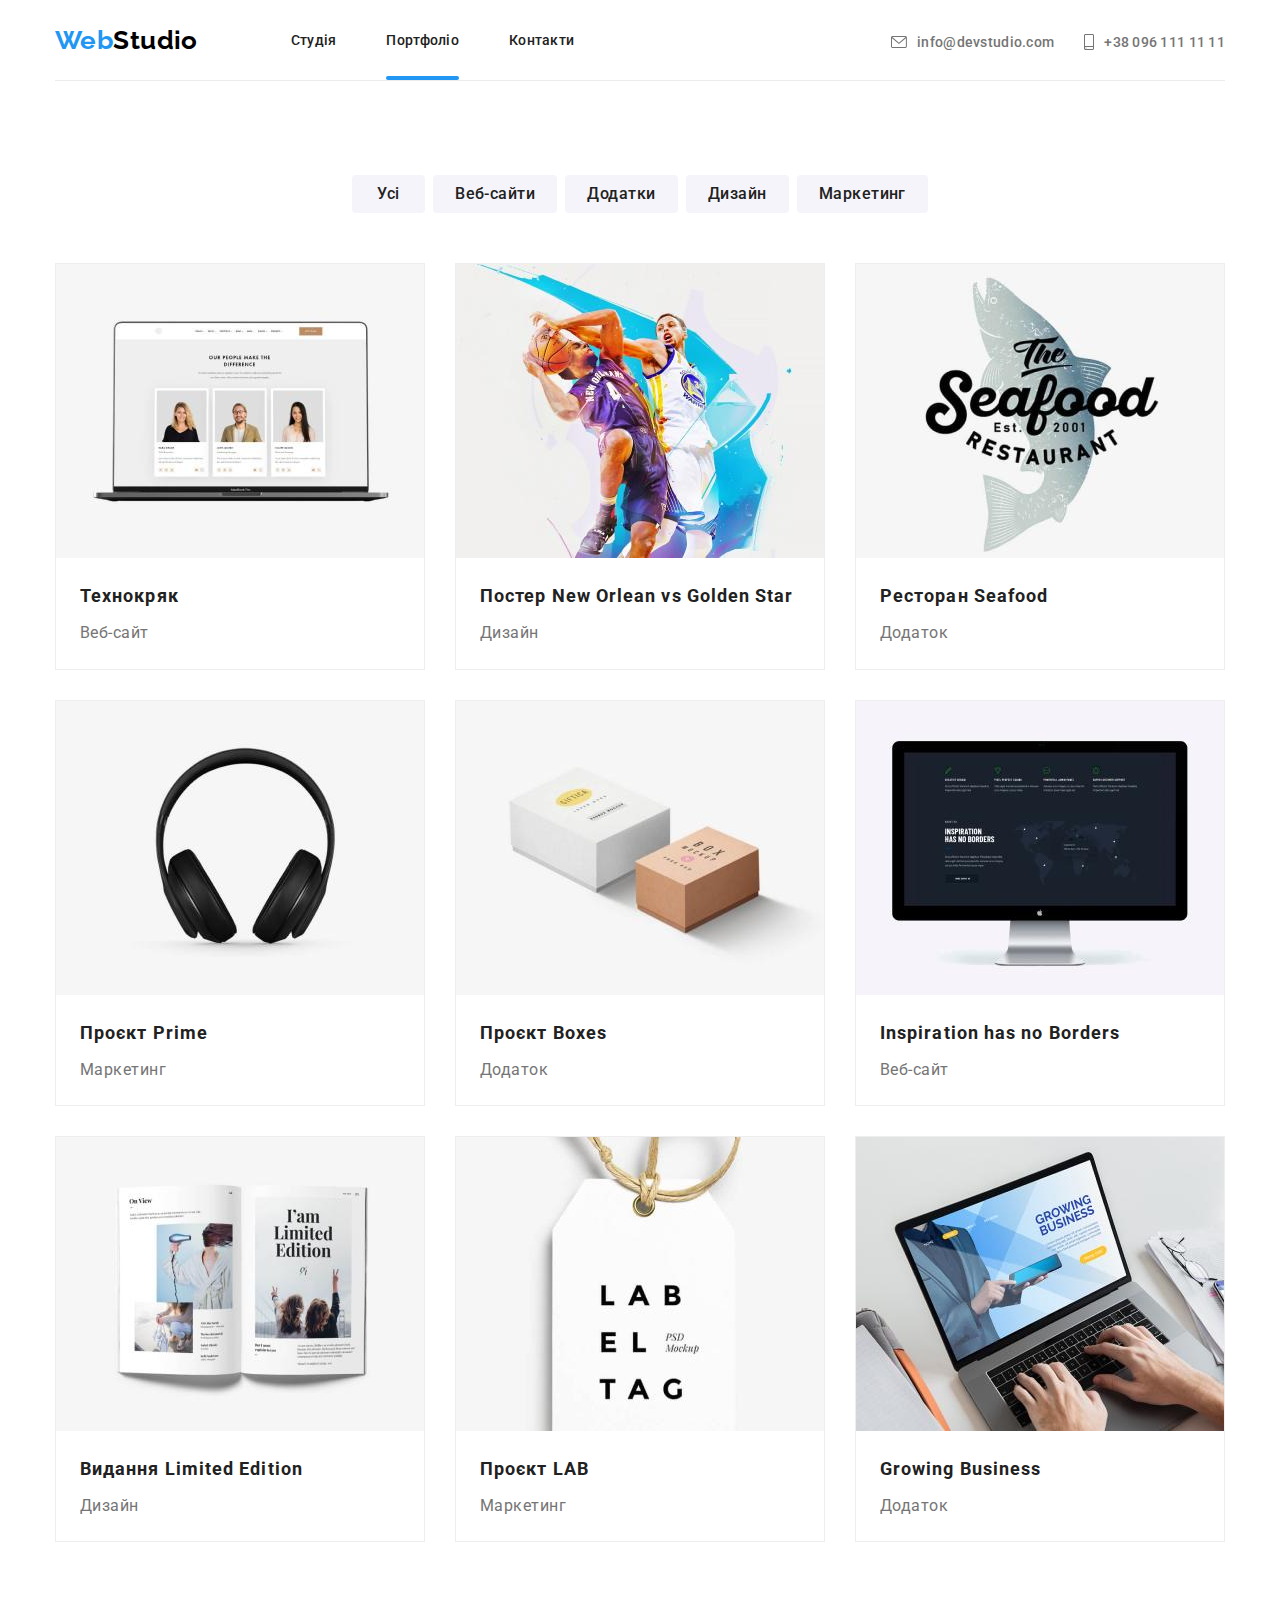
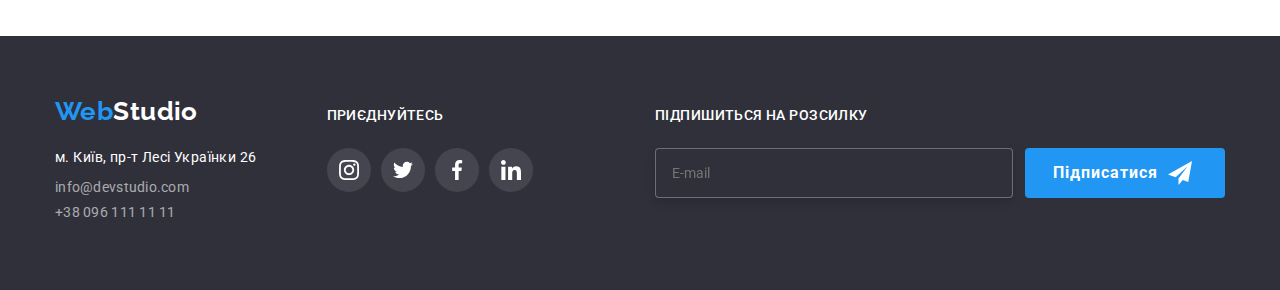
==== portfolio.html @ b86b9644 "Initial commit" ====
<!DOCTYPE html>
<html lang="uk">

<head>
  <meta charset="UTF-8">
  <meta http-equiv="X-UA-Compatible"
        content="IE=edge">
  <meta name="viewport"
        content="width=device-width, initial-scale=1.0">
  <link rel="preconnect"
        href="https://fonts.googleapis.com">
  <link rel="preconnect"
        href="https://fonts.gstatic.com"
        crossorigin>
  <link href="https://fonts.googleapis.com/css2?family=Raleway:wght@700&family=Roboto:wght@400;500;700;900&display=swap"
        rel="stylesheet">
  <link rel="stylesheet"
        href="https://cdnjs.cloudflare.com/ajax/libs/modern-normalize/1.1.0/modern-normalize.min.css">
  <link rel="stylesheet"
        href="./css/styles.css"> 
  <link rel="stylesheet" 
        href="./css/main.min.css">
  <title>WebStudio</title>
</head>

<body>
  <!--page header-->
  <header>
      <div class="container">
        <div class="header">
          <nav class="nav">
            <a href="./index.html"
              class="logo">
              <span class="logo__link">Web</span>Studio
            </a>
            <ul class="nav__pages">
              <li class="nav__item">
                <a href="./index.html"
                  class="nav__link"> Студія
                </a>
              </li>
              <li class="nav__item current">
                <a href="./portfolio.html"
                  class="nav__link current"> Портфоліо
                </a>
              </li>
              <li class="nav__item">
                <a href="/"
                  class="nav__link"> Контакти
                </a>
              </li>
            </ul>
          </nav>
          <ul class="connection">
            <li class="connection__item">
              <a class="connection__link"
                href="mailto://info@devstudio.com">
                <svg class="connection__icon" width="16px" height="12px">
                  <use href="./images/symbol-defs.svg#icon-envelope"></use>
                </svg>
                info@devstudio.com
              </a>
            </li>
            <li class="connection__item">
              <a class="connection__link"
                href="tel:+380961111111">
                <svg class="connection__icon" width="10px" height="16px">
                  <use href="./images/symbol-defs.svg#icon-smartphone"></use>
                </svg>
                +38 096 111 11 11
              </a>
            </li>
          </ul>  
        </div>
      </div>
  </header>
  <!--portfolio-->
  <main>
    <section class="portfolio">
      <!-- filter -->
      <div class="container">
        <ul class="filter__list">
          <li class="filter__item">
            <button type="button"
                    class="filter__button first">Усі</button>
          </li>
          <li class="filter__item">
            <button type="button"
                    class="filter__button">Веб-сайти</button>
          </li>
          <li class="filter__item">
            <button type="button"
                    class="filter__button">Додатки</button>
          </li>
          <li class="filter__item">
            <button type="button"
                    class="filter__button">Дизайн</button>
          </li>
          <li class="filter__item">
            <button type="button"
                    class="filter__button">Маркетинг</button>
          </li>
        </ul>
        <!-- project -->
        <h2 class="hide">Портфоліо</h2>
        <ul class="work__list">
          <li class="work__item">
            <a href="" class="work__link">
              <div class="work__link--block">
                <img src="images/img_tehno.jpg"
                    alt="picture"
                    class="work__images">
                <div class="work__overflow">
                  "Ресурс пропонує комплексні пропозиції з різним рівнем функціоналу та сервісів. Все це дозволить
                  відвідувачу
                  отримати вичерпні відомості про компанію чи приватну особу."
                </div>
              </div>
              <div class="work__wrapper">
                <p class="work__title">Технокряк</p>
                <p class="work__description">Веб-сайт</p>
              </div>              
            </a>
          </li>
          <li class="work__item">
            <a href="" class="work__link">
              <div class="work__link--block">
                <img src="images/img_orlean.jpg"
                    alt="picture"
                    class="work__images">
                <div class="work__overflow">
                  "Ресурс пропонує комплексні пропозиції з різним рівнем функціоналу та сервісів. Все це дозволить
                  відвідувачу
                  отримати вичерпні відомості про компанію чи приватну особу."
                </div>
              </div>
              <div class="work__wrapper">
                <p class="work__title">Постер <span lang="en">New Orlean vs Golden Star</span> </p>
                <p class="work__description">Дизайн</p>
              </div>
            </a>
          </li>
          <li class="work__item">
            <a href="" class="work__link">
              <div class="work__link--block">
                <img src="images/img_seaf.jpg"
                    alt="picture"
                    class="work__images">
                <div class="work__overflow">
                  "Ресурс пропонує комплексні пропозиції з різним рівнем функціоналу та сервісів. Все це дозволить
                  відвідувачу
                  отримати вичерпні відомості про компанію чи приватну особу."
                </div>
              </div>
              <div class="work__wrapper">
                <p class="work__title">Ресторан <span lang="en">Seafood</span></p>
                <p class="work__description">Додаток</p>
              </div>
            </a>
          </li>
          <li class="work__item">
            <a href="" class="work__link">
              <div class="work__link--block">
                <img src="images/img_prime.jpg"
                    alt="picture"
                    class="work__images">
                <div class="work__overflow">
                  "Ресурс пропонує комплексні пропозиції з різним рівнем функціоналу та сервісів. Все це дозволить
                  відвідувачу
                  отримати вичерпні відомості про компанію чи приватну особу."
                </div>
              </div>
              <div class="work__wrapper">
                <p class="work__title">Проєкт <span lang="en">Prime</span></p>
                <p class="work__description">Маркетинг</p>
              </div>
            </a>
          </li>
          <li class="work__item">
            <a href="" class="work__link">
              <div class="work__link--block">
                <img src="images/img_boxes.jpg"
                    alt="picture"
                    class="work__images">
                <div class="work__overflow">
                  "Ресурс пропонує комплексні пропозиції з різним рівнем функціоналу та сервісів. Все це дозволить
                  відвідувачу
                  отримати вичерпні відомості про компанію чи приватну особу."
                </div>
              </div>
              <div class="work__wrapper">
                <p class="work__title">Проєкт <span lang="en">Boxes</span></p>
                <p class="work__description">Додаток</p>
              </div>
            </a>
          </li>
          <li class="work__item">
            <a href="" class="work__link">
              <div class="work__link--block">
                <img src="images/img_inspir.jpg"
                    alt="picture"
                    class="work__images">
                <div class="work__overflow">
                  "Ресурс пропонує комплексні пропозиції з різним рівнем функціоналу та сервісів. Все це дозволить
                  відвідувачу
                  отримати вичерпні відомості про компанію чи приватну особу."
                </div>
              </div>
              <div class="work__wrapper">
                <p lang="en"
                  class="work__title">Inspiration has no Borders</p>
                <p class="work__description">Веб-сайт</p>
              </div>
            </a>
          </li>
          <li class="work__item">
            <a href="" class="work__link">
              <div class="work__link--block">
                <img src="images/img_limit.jpg"
                    alt="picture"
                    class="work__images">
                <div class="work__overflow">
                  "Ресурс пропонує комплексні пропозиції з різним рівнем функціоналу та сервісів. Все це дозволить
                  відвідувачу
                  отримати вичерпні відомості про компанію чи приватну особу."
                </div>
              </div>
              <div class="work__wrapper">
                <p class="work__title">Видання <span lang="en">Limited Edition</span></p>
                <p class="work__description">Дизайн</p>
              </div>
            </a>
          </li>
          <li class="work__item">
            <a href="" class="work__link">
              <div class="work__link--block">
                <img src="images/img_lab.jpg"
                    alt="picture"
                    class="work__images">
                <div class="work__overflow">
                  "Ресурс пропонує комплексні пропозиції з різним рівнем функціоналу та сервісів. Все це дозволить
                  відвідувачу
                  отримати вичерпні відомості про компанію чи приватну особу."
                </div>
              </div>
              <div class="work__wrapper">
                <p class="work__title">Проєкт <span lang="en">LAB</span></p>
                <p class="work__description">Маркетинг</p>
              </div>
           </a>
          </li>
          <li class="work__item">
            <a href="" class="work__link">
              <div class="work__link--block">
                <img src="images/img_busin.jpg"
                    alt="picture"
                    class="work__images">
                <div class="work__overflow">
                  "Ресурс пропонує комплексні пропозиції з різним рівнем функціоналу та сервісів. Все це дозволить
                  відвідувачу
                  отримати вичерпні відомості про компанію чи приватну особу."
                </div>
              </div>
              <div class="work__wrapper">
                <p lang="en"
                  class="work__title">Growing Business</p>
                <p class="work__description">Додаток</p>
              </div>
            </a>
          </li>
        </ul>
      </div>
    </section>
  </main>
  <!--footer-->
  <footer class="footer">
    <div class="container">
      <div class="footer__block">
        <div class="footer__logo">
          <a href="/"
          class="logo">
          <span class="logo__link">Web</span><span class="logo__text">Studio
              </span>
          </a>
          <address class="address">
            <p class="address__text">м. Київ, пр-т Лесі Українки 26</p>            
            <ul class="connection connection--inverse">
              <li class="connection__item connection__item--inverse">
                <a class="connection__link connection__link--inverse"
                  href="mailto://info@devstudio.com">
                  info@devstudio.com
                </a>
              </li>
              <li class="connection__item connection__item--inverse">
                <a class="connection__link connection__link--inverse"
                  href="tel:+380961111111">
                  +38 096 111 11 11
                </a>
              </li>
            </ul>  
          </address>
        </div>
        <div class="footer__messenger">
          <p class="footer__text">ПРИЄДНУЙТЕСЬ</p>
              <!-- messenger -->
              <ul class="messenger messenger--inverse">
                <li class="messenger__item">
                  <a href=""
                  class="messenger__link messenger__link--inverse  ">
                  <svg class="messenger__icon  messenger__icon--inverse">
                      <use href="./images/symbol-defs.svg#icon-instagram">
                      </use>
                    </svg>
                  </a>
                </li>
                <li class="messenger__item">
                  <a href=""
                  class="messenger__link messenger__link--inverse  ">
                  <svg class="messenger__icon  messenger__icon--inverse">
                      <use href="./images/symbol-defs.svg#icon-twitter">
                      </use>
                    </svg>
                  </a>
                </li>
                <li class="messenger__item">
                  <a href=""
                    class="messenger__link messenger__link--inverse  ">
                    <svg class="messenger__icon  messenger__icon--inverse">
                      <use href="./images/symbol-defs.svg#icon-facebook">
                      </use>
                    </svg>
                  </a>
                </li>
                <li class="messenger__item">
                  <a href=""
                  class="messenger__link messenger__link--inverse  ">
                  <svg class="messenger__icon  messenger__icon--inverse">
                      <use href="./images/symbol-defs.svg#icon-linkedin">
                      </use>
                    </svg>
                  </a>
                </li>
              </ul>
        </div>
        <div class="footer__email">
          <p class="footer__text">ПІДПИШИТЬСЯ НА РОЗСИЛКУ</p>
          <div class="">
            <form action="form"
                  class="email__item">
              <div class="email__form">
                <label for="email"></label>
                <input type="email"
                      name="mail"
                      id="email"
                      placeholder="E-mail">
              </div>
              <button type="submit"
                      class="email__button">
                Підписатися
                <svg class="email__icon">
                  <use href="./images/symbol-defs.svg#icon-icon-send">
                  </use>
                </svg>
              </button>
            </form>
          </div>
        </div>
      </div>
    </div>
  </footer>
</body>

</html>
---- css/main.min.css ----
h1,h2,h3,p{margin:0}h2,h3{color:#212121}.header{display:flex;align-items:center;border-bottom:1px solid #ececec}.header.one{border-bottom:0}.nav{display:flex;align-items:center}.nav__pages{display:flex;padding:0;margin:0;margin-left:93px;gap:50px}.nav__link{display:block;padding-top:32px;padding-bottom:28px;line-height:1.17;letter-spacing:.02em;text-decoration:none;color:#212121;transition:color 250ms cubic-bezier(0.4, 0, 0.2, 1)}.nav__link:focus,.nav__link:hover{color:#2196f3}.nav__link .current{display:flex;color:#2196f3}.nav__item.current::after{display:block;content:"";width:100%;height:4px;background-color:#2196f3;border-radius:2px}.hero{text-align:center;padding:200px 0;margin:0;background-image:linear-gradient(to right, rgba(47, 48, 58, 0.4), rgba(47, 48, 58, 0.4)),url("../images/Img_hero.jpg");background-color:#2f303a}.hero__services{margin-top:0;margin-bottom:30px;text-align:center;font-weight:900;font-size:44px;line-height:1.36;letter-spacing:.06em;color:#fff}.hero__button{margin:0;padding:10px 32px;font-weight:700;font-size:16px;line-height:1.88;letter-spacing:.06em;border:none;border-radius:4px;cursor:pointer;color:#fff;background-color:#2196f3}.features{padding:94px 0;margin:0;font-weight:400;letter-spacing:.03em;color:#757575}.features__list{margin:0;padding:0;justify-content:space-between;display:flex}.features__item{width:270px}.features__link{justify-content:center;align-items:center;display:flex;margin-bottom:30px;height:120px;border-radius:4px;background-color:#f5f4fa}.features__icon{height:70px;width:70px}.features__caption{margin-top:0;margin-bottom:10px;font-weight:700;font-size:14px;line-height:1.17;letter-spacing:.03em;color:#212121}.features__text{margin-top:0;margin-bottom:0px}.products{margin:0;padding-bottom:94px}.products__list{justify-content:space-between;display:flex;margin:0;padding:0}.products__images{width:370px;position:relative}.products__caption{position:absolute;width:370px;height:70px;justify-content:center;align-items:center;display:flex;top:76%;color:#eee;content:"";background:rgba(47,48,58,.8)}.command{margin-top:0;margin-bottom:0;padding:94px 0;letter-spacing:.03em;background-color:#f5f4fa}.command__list{justify-content:space-between;display:flex;margin:0;padding:0}.command__item{width:270px;margin:0;flex-direction:column;align-content:center;display:flex;border-radius:0px 0px 4px 4px;box-shadow:0px 1px 3px rgba(0,0,0,.12),0px 1px 1px rgba(0,0,0,.14),0px 2px 1px rgba(0,0,0,.2);background-color:#fff}.command__name{padding:30px 0}.command__user{margin-bottom:10px;text-align:center;font-weight:500;font-size:16px;line-height:1.17;letter-spacing:.03em}.command__specialty{margin-bottom:16px;text-align:center;font-weight:400;font-size:16px;line-height:1.17;letter-spacing:.03em}.customers{padding:94px 0}.customers__list{justify-content:space-between;display:flex;margin:0;padding:0}.customers__link{color:#afb1b8;width:170px;height:92px;justify-content:center;align-items:center;display:flex;border:1px solid #afb1b8;border-radius:4px;transition:boborder-color 250ms cubic-bezier(0.4, 0, 0.2, 1),color 250ms cubic-bezier(0.4, 0, 0.2, 1)}.customers__link:hover,.customers__link:focus{border-color:#2196f3;color:#2196f3}.customers__icon{fill:currentColor;width:106px;height:60px}.footer{padding:60px 0;background-color:#2f303a}.footer__block{display:flex;align-items:baseline}.footer__logo{display:flex;flex-direction:column}.footer .logo__text{color:#fff}.footer .address{display:flex;flex-direction:column}.footer .address__text{margin-top:20px;margin-bottom:9px;font-weight:400;font-style:normal;text-decoration:none;color:#fff}.footer__messenger{justify-content:flex-start;padding:0;margin-left:70px}.footer__text{margin-bottom:20px;padding:0;align-items:center;color:#fff}.footer__email{margin-left:auto}.footer .email__item{display:flex}.footer .email__form input{height:50px;width:358px;margin-bottom:0;margin-right:12px;padding-left:16px;border-radius:4px;color:#eee;border:1px solid rgba(255,255,255,.3);filter:drop-shadow(0px 4px 4px rgba(0, 0, 0, 0.15));background-color:#2f303a;transition:border-color 250ms cubic-bezier(0.4, 0, 0.2, 1)}.footer .email__form input:focus-visible{border:1px solid rgba(255,255,255,.3);outline:none}.footer .email__form input:hover,.footer .email__form input:focus{border-color:#2196f3}.footer .email__icon{margin-left:10px;width:24px;height:24px;fill:#fff}.footer .email__button{display:flex;align-items:center;width:200px;height:50px;margin:auto;text-align:left;padding-left:28px;font-weight:700;font-size:16px;line-height:1.88;letter-spacing:.06em;border:none;border-radius:4px;cursor:pointer;color:#fff;background-color:#2196f3}.backdrop{position:fixed;top:0;left:0;width:100%;height:100%;background-color:rgba(0,0,0,.2);transition:opacity 250ms cubic-bezier(0.4, 0, 0.2, 1)}.backdrop .modal{position:absolute;width:528px;height:581px;top:50%;left:50%;justify-content:space-around;align-items:flex-start;display:flex;border-radius:4px;transform:translate(-50%, -50%);background-color:#fff;box-shadow:0px 1px 3px rgba(0,0,0,.12),0px 1px 1px rgba(0,0,0,.14),0px 2px 1px rgba(0,0,0,.2)}.backdrop .modal .form{display:flex;flex-direction:column;padding:40px}.backdrop .modal .form__title{margin-bottom:12px;font-weight:700;font-size:20px;line-height:1.15;text-align:center;letter-spacing:.03em;color:#212121}.backdrop .modal .form__block{display:grid;position:relative;padding:0;margin:0}.backdrop .modal .form__text{display:flex;margin-bottom:4px;font-weight:400;font-size:14px;line-height:1.17;letter-spacing:.03em}.backdrop .modal .form input{margin-bottom:10px;padding-left:40px;height:40px;border:1px solid rgba(33,33,33,.2);border-radius:4px;transition:border-color 250ms cubic-bezier(0.4, 0, 0.2, 1),fill 250ms cubic-bezier(0.4, 0, 0.2, 1)}.backdrop .modal .form__icon{position:absolute;margin:0;width:18px;height:18px;top:45%;left:3%;display:inline-block}.backdrop .modal .form__icon:hover{fill:#2196f3}.backdrop .modal .form textarea{resize:none;transition:border-color 250ms cubic-bezier(0.4, 0, 0.2, 1),fill 250ms cubic-bezier(0.4, 0, 0.2, 1);border:1px solid rgba(33,33,33,.2);border-radius:4px}.backdrop .modal .form__comment{width:448px;height:120px;padding:12px 16px;margin-bottom:20px}.backdrop .modal .form input:hover,.backdrop .modal .form textarea:hover,.backdrop .modal .form input:focus,.backdrop .modal .form textarea:focus{border-color:#2196f3}.backdrop .modal .form input:hover+.form__icon,.backdrop .modal .form textarea:hover+.form__icon,.backdrop .modal .form input:focus+.form__icon,.backdrop .modal .form textarea:focus+.form__icon{fill:#2196f3}.backdrop .modal .form input:focus-visible,.backdrop .modal .form textarea:focus-visible{border-color:#2196f3;outline:none}.backdrop .modal .form .checkbox{height:15px;margin-bottom:30px;align-items:center;justify-content:center;display:flex}.backdrop .modal .form .checkbox__label{justify-content:center;align-items:center;display:flex;font-weight:400;font-size:14px}.backdrop .modal .form .checkbox__text{margin-left:5px;color:#2196f3}.backdrop .modal .form .checkbox__input{margin:0;padding:0;opacity:0;-webkit-appearance:none;-moz-appearance:none;appearance:none}.backdrop .modal .form .checkbox__input:checked+.checkbox__icon{fill:#fff;border:#2196f3;background-color:#2196f3;background-size:contain;background-origin:border-box;background-repeat:no-repeat}.backdrop .modal .form .checkbox__icon{width:16px;height:15px;margin-right:8px;display:block;border-radius:2px;border:2px solid #212121;fill:#fff;transition:background-color 250ms cubic-bezier(0.4, 0, 0.2, 1),border 250ms cubic-bezier(0.4, 0, 0.2, 1)}.backdrop .modal .form__button{width:200px;height:50px;margin:auto;padding:10px 52px;font-weight:700;font-size:16px;line-height:1.88;letter-spacing:.06em;border:none;border-radius:4px;cursor:pointer;color:#fff;background-color:#2196f3}.backdrop .modal__button{position:absolute;width:30px;height:30px;left:490px;top:8px;justify-content:center;align-items:center;display:flex;border:1px solid rgba(0,0,0,.1);border-radius:50%;background-color:rgba(0,0,0,0)}.backdrop .modal__button .modal__link{width:18px;height:18px;transition:fill 250ms cubic-bezier(0.4, 0, 0.2, 1)}.backdrop .modal__button:hover .modal__link,.backdrop .modal__button:focus .modal__link{fill:#2196f3}.backdrop.is-hidden{opacity:0;pointer-events:none}.portfolio{padding:94px 0;margin:0}.portfolio .filter__list{gap:8px;margin-bottom:50px;padding:0;justify-content:center;display:flex}.portfolio .filter__button{min-width:73px;padding:6px 22px;font-family:inherit;font-weight:inherit;font-size:16px;line-height:1.63;letter-spacing:.03em;cursor:pointer;border:none;border-radius:4px;color:#212121;background-color:#f5f4fa;transition:background-color 250ms cubic-bezier(0.4, 0, 0.2, 1),color 250ms cubic-bezier(0.4, 0, 0.2, 1)}.portfolio .filter__button:hover,.portfolio .filter__button:focus{color:#fff;background-color:#2196f3;box-shadow:0px 3px 1px rgba(0,0,0,.1),0px 1px 2px rgba(0,0,0,.08),0px 2px 2px rgba(0,0,0,.12)}.portfolio .work__list{padding:0;margin:-15px;display:flex;flex-wrap:wrap}.portfolio .work__item{width:370px;margin:15px;border:1px solid #eee}.portfolio .work__link{display:block;text-decoration:none;transition:box-shadow 250ms cubic-bezier(0.4, 0, 0.2, 1)}.portfolio .work__link:hover,.portfolio .work__link:focus{box-shadow:0px 1px 1px rgba(0,0,0,.12),0px 4px 4px rgba(0,0,0,.06),1px 4px 6px rgba(0,0,0,.16)}.portfolio .work__link:hover .work__overflow,.portfolio .work__link:focus .work__overflow{transform:translateY(0)}.portfolio .work__link--block{overflow:hidden;position:relative}.portfolio .work__images{display:block}.portfolio .work__overflow{position:absolute;width:100%;top:0;left:0;padding:63px 24px;font-weight:400;font-size:18px;line-height:1.55;color:#fff;background-color:rgba(33,150,243,.9);transform:translateY(103%);transition:transform 250ms cubic-bezier(0.4, 0, 0.2, 1)}.portfolio .work__wrapper{padding:20px 24px}.portfolio .work__title{margin-bottom:4px;font-weight:700;font-size:18px;line-height:2;letter-spacing:.06em;color:#212121}.portfolio .work__description{font-weight:400;font-size:16px;line-height:1.88;letter-spacing:.03em;color:#757575}body{margin:0 auto;max-width:1600px;font-family:"Roboto",sans-serif;font-weight:500;font-size:14px;line-height:1.71;letter-spacing:.03em;color:#757575;background-color:#fff}.container{width:1200px;padding-left:15px;padding-right:15px;margin:auto}img{display:block}ul{list-style:none;padding:0;margin:0}li{margin:0;padding:0}.hide{margin:0;opacity:0;position:absolute}.portfolio{text-decoration:none}.logo{font-weight:700;font-size:26px;line-height:1.17;font-family:"Raleway",cursive;text-decoration:none;color:#000}.logo__link{color:#2196f3}.connection{display:flex;padding:0;margin:0;margin-left:auto;gap:30px}.connection--inverse{flex-direction:column;padding:0;margin:0;gap:0}.connection__item .connection__link{align-items:center;display:flex;padding-top:32px;padding-bottom:28px;margin-top:0;margin-bottom:0;line-height:1.17;letter-spacing:.02em;text-decoration:none;fill:#757575;color:#757575;transition:color 250ms cubic-bezier(0.4, 0, 0.2, 1),fill 250ms cubic-bezier(0.4, 0, 0.2, 1)}.connection__item .connection__link:hover,.connection__item .connection__link:focus{fill:#2196f3;color:#2196f3}.connection__item .connection__link--inverse{padding:0;margin:0;font-weight:400;font-style:normal;text-decoration:none;color:rgba(255,255,255,.6);transition:color 250ms cubic-bezier(0.4, 0, 0.2, 1)}.connection__item .connection__link--inverse:hover,.connection__item .connection__link--inverse:focus{color:#2196f3}.connection__item .connection__icon{margin-right:10px}.connection__item--inverse{padding:0;margin:0;margin-bottom:9px}.connection__item--inverse :last-child{margin-bottom:0}.section__title{margin-top:0;margin-bottom:50px;font-weight:700;text-align:center;font-size:36px;line-height:1.17;letter-spacing:.03em;color:#212121}.messenger{justify-content:center;display:flex;gap:10px;padding:0}.messenger--inverse{padding:0;gap:10px}.messenger__link{height:44px;width:44px;justify-content:center;align-items:center;display:flex;border-radius:50%;color:#afb1b8;transition:color 250ms cubic-bezier(0.4, 0, 0.2, 1),fill 250ms cubic-bezier(0.4, 0, 0.2, 1),background-color 250ms cubic-bezier(0.4, 0, 0.2, 1)}.messenger__link:hover,.messenger__link:focus{background-color:#2196f3;color:#fff;fill:#fff}.messenger__link:hover .messenger-__icon,.messenger__link:focus .messenger-__icon{fill:#fff}.messenger__link--inverse{padding:0;background-color:rgba(255,255,255,.1)}.messenger__icon{height:20px;width:20px;fill:currentColor}.messenger__icon--inverse{fill:#fff}/*# sourceMappingURL=main.min.css.map */
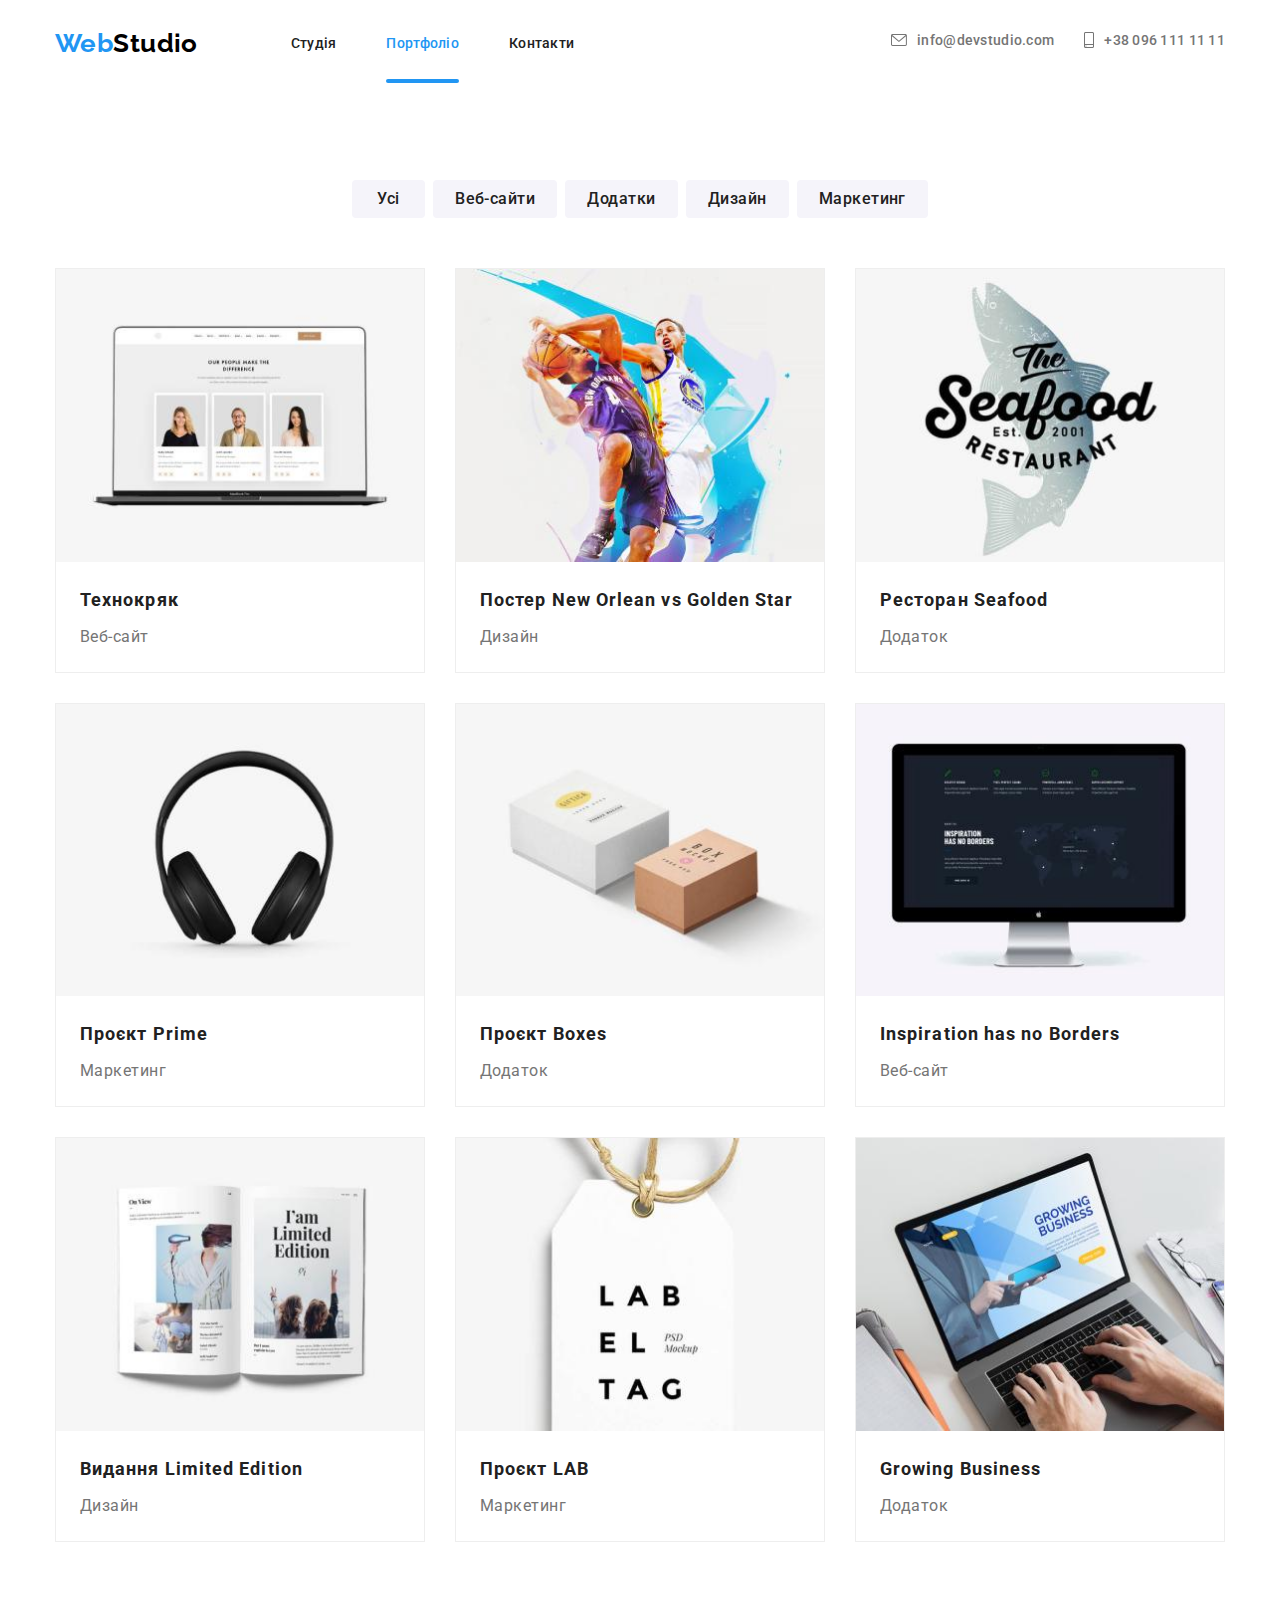
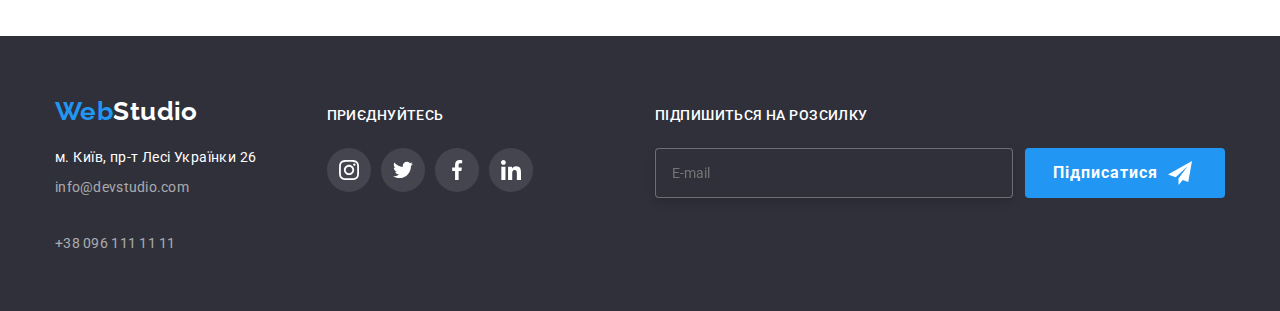
==== commit 027fa3a0: "2" ====
--- a/portfolio.html
+++ b/portfolio.html
@@ -17,62 +17,113 @@
   <link rel="stylesheet"
         href="https://cdnjs.cloudflare.com/ajax/libs/modern-normalize/1.1.0/modern-normalize.min.css">
   <link rel="stylesheet"
-        href="./css/styles.css"> 
-  <link rel="stylesheet" 
+        href="./css/styles.css">
+  <link rel="stylesheet"
         href="./css/main.min.css">
   <title>WebStudio</title>
 </head>
 
 <body>
   <!--page header-->
-  <header>
-      <div class="container">
-        <div class="header">
-          <nav class="nav">
-            <a href="./index.html"
-              class="logo">
-              <span class="logo__link">Web</span>Studio
-            </a>
+  <header class="header">
+    <div class="container ">
+      <div class="nav one">
+        <nav class="nav__block">
+          <a href="/"
+             class="logo">
+            <span class="logo__link">Web</span>Studio
+          </a>
+          <button type="button"
+                  class="nav__button is-open"
+                  aria-expanded="false"
+                  aria-controls="nav__container"
+                  data-menu-button>
+            <svg class="nav__icon"
+                 width="40px"
+                 height="40px"
+                 aria-label="Перемикач мобільного меню">
+              <use class="nav__close"
+                   href="./images/symbol-defs.svg#icon-close-black"></use>
+              <use class="nav__menu"
+                   href="./images/symbol-defs.svg#icon-menu"></use>
+            </svg>
+          </button>
+          <div class="nav__container"
+               id="nav__container"
+               data-menu>
             <ul class="nav__pages">
               <li class="nav__item">
-                <a href="./index.html"
-                  class="nav__link"> Студія
+                <a href="/index.html"
+                   class="nav__link"> Студія
                 </a>
               </li>
               <li class="nav__item current">
-                <a href="./portfolio.html"
-                  class="nav__link current"> Портфоліо
+                <a href="/"
+                   class="nav__link current"> Портфоліо
                 </a>
               </li>
               <li class="nav__item">
                 <a href="/"
-                  class="nav__link"> Контакти
+                   class="nav__link"> Контакти
                 </a>
               </li>
             </ul>
-          </nav>
-          <ul class="connection">
-            <li class="connection__item">
-              <a class="connection__link"
-                href="mailto://info@devstudio.com">
-                <svg class="connection__icon" width="16px" height="12px">
-                  <use href="./images/symbol-defs.svg#icon-envelope"></use>
-                </svg>
+            <div class="nav__connection">
+              <a class="nav__connection--link"
+              href="tel:+380961111111">
+             +38 096 111 11 11
+             </a>
+              <a class="nav__connection--link"
+                  href="mailto://info@devstudio.com">
                 info@devstudio.com
-              </a>
-            </li>
-            <li class="connection__item">
-              <a class="connection__link"
-                href="tel:+380961111111">
-                <svg class="connection__icon" width="10px" height="16px">
-                  <use href="./images/symbol-defs.svg#icon-smartphone"></use>
-                </svg>
-                +38 096 111 11 11
-              </a>
-            </li>
-          </ul>  
-        </div>
+              </a> 
+            </div>
+            <ul class="connection">
+              <li class="connection__item">
+                <a class="connection__link"
+                   href="mailto://info@devstudio.com">
+                  <svg class="connection__icon"
+                       width="16px"
+                       height="12px">
+                    <use href="./images/symbol-defs.svg#icon-envelope"></use>
+                  </svg>
+                  info@devstudio.com
+                </a>
+              </li>
+              <li class="connection__item">
+                <a class="connection__link"
+                   href="tel:+380961111111">
+                  <svg class="connection__icon"
+                       width="10px"
+                       height="16px">
+                    <use href="./images/symbol-defs.svg#icon-smartphone"></use>
+                  </svg>
+                  +38 096 111 11 11
+                </a>
+              </li>
+            </ul>
+            <div class="nav__messenger">
+              <a href=""
+                 class="nav__messenger--link">
+                Instagram
+              </a>
+              <a href=""
+                 class="nav__messenger--link">
+                Twitter
+              </a>
+              <a href=""
+                 class="nav__messenger--link">
+                Facebook
+              </a>
+              <a href=""
+                 class="nav__messenger--link">
+                Linkedin
+              </a>
+            </div>
+          </div>
+        </nav>
       </div>
+    </div>
   </header>
   <!--portfolio-->
   <main>
@@ -105,11 +156,22 @@
         <h2 class="hide">Портфоліо</h2>
         <ul class="work__list">
           <li class="work__item">
-            <a href="" class="work__link">
-              <div class="work__link--block">
-                <img src="images/img_tehno.jpg"
-                    alt="picture"
-                    class="work__images">
+            <a href=""
+               class="work__link">
+              <div class="work__link--block">
+                <picture>
+                  <source media="(min-width:1200px)"
+                          srcset="images/portfolio2/img_tehno_1200.jpg 1x,
+                  images/portfolio2/img_tehno_1200_2x.jpg 2x">
+                  <source media="(min-width:768px)"
+                          srcset="images/portfolio2/img_tehno_768.jpg 1x,
+                  images/portfolio2/img_tehno_768_2x.jpg 2x">
+                  <img srcset="images/portfolio2/img_tehno_480.jpg 1x,
+                  images/portfolio2/img_tehno_480_2x.jpg 2x"
+                       src="images/portfolio2/img_tehno_480.jpg"
+                       alt="picture"
+                       loading="lazy">
+                </picture>
                 <div class="work__overflow">
                   "Ресурс пропонує комплексні пропозиції з різним рівнем функціоналу та сервісів. Все це дозволить
                   відвідувачу
@@ -119,15 +181,26 @@
               <div class="work__wrapper">
                 <p class="work__title">Технокряк</p>
                 <p class="work__description">Веб-сайт</p>
-              </div>              
-            </a>
-          </li>
-          <li class="work__item">
-            <a href="" class="work__link">
-              <div class="work__link--block">
-                <img src="images/img_orlean.jpg"
-                    alt="picture"
-                    class="work__images">
+              </div>
+            </a>
+          </li>
+          <li class="work__item">
+            <a href=""
+               class="work__link">
+              <div class="work__link--block">
+                <picture>
+                  <source media="(min-width:1200px)"
+                          srcset="images/portfolio2/img_orlean_1200.jpg 1x,
+                  images/portfolio2/img_orlean_1200_2x.jpg 2x">
+                  <source media="(min-width:768px)"
+                          srcset="images/portfolio2/img_orlean_768.jpg 1x,
+                  images/portfolio2/img_orlean_768_2x.jpg 2x">
+                  <img srcset="images/portfolio2/img_orlean_480.jpg 1x,
+                  images/portfolio2/img_orlean_480_2x.jpg 2x"
+                       src="images/portfolio2/img_orlean_480.jpg"
+                       alt="picture"
+                       loading="lazy">
+                </picture>
                 <div class="work__overflow">
                   "Ресурс пропонує комплексні пропозиції з різним рівнем функціоналу та сервісів. Все це дозволить
                   відвідувачу
@@ -141,11 +214,22 @@
             </a>
           </li>
           <li class="work__item">
-            <a href="" class="work__link">
-              <div class="work__link--block">
-                <img src="images/img_seaf.jpg"
-                    alt="picture"
-                    class="work__images">
+            <a href=""
+               class="work__link">
+              <div class="work__link--block">
+                <picture>
+                  <source media="(min-width:1200px)"
+                          srcset="images/portfolio2/img_seaf_1200.jpg 1x,
+                  images/portfolio2/img_seaf_1200_2x.jpg 2x">
+                  <source media="(min-width:768px)"
+                          srcset="images/portfolio2/img_seaf_768.jpg 1x,
+                  images/portfolio2/img_seaf_768_2x.jpg 2x">
+                  <img srcset="images/portfolio2/img_seaf_480.jpg 1x,
+                  images/portfolio2/img_seaf_480_2x.jpg 2x"
+                       src="images/portfolio2/img_seaf_480.jpg"
+                       alt="picture"
+                       loading="lazy">
+                </picture>
                 <div class="work__overflow">
                   "Ресурс пропонує комплексні пропозиції з різним рівнем функціоналу та сервісів. Все це дозволить
                   відвідувачу
@@ -159,11 +243,22 @@
             </a>
           </li>
           <li class="work__item">
-            <a href="" class="work__link">
-              <div class="work__link--block">
-                <img src="images/img_prime.jpg"
-                    alt="picture"
-                    class="work__images">
+            <a href=""
+               class="work__link">
+              <div class="work__link--block">
+                <picture>
+                  <source media="(min-width:1200px)"
+                          srcset="images/portfolio2/img_prime_1200.jpg 1x,
+                  images/portfolio2/img_prime_1200_2x.jpg 2x">
+                  <source media="(min-width:768px)"
+                          srcset="images/portfolio2/img_prime_768.jpg 1x,
+                  images/portfolio2/img_prime_768_2x.jpg 2x">
+                  <img srcset="images/portfolio2/img_prime_480.jpg 1x,
+                  images/portfolio2/img_prime_480_2x.jpg 2x"
+                       src="images/portfolio2/img_prime_480.jpg"
+                       alt="picture"
+                       loading="lazy">
+                </picture>
                 <div class="work__overflow">
                   "Ресурс пропонує комплексні пропозиції з різним рівнем функціоналу та сервісів. Все це дозволить
                   відвідувачу
@@ -177,11 +272,22 @@
             </a>
           </li>
           <li class="work__item">
-            <a href="" class="work__link">
-              <div class="work__link--block">
-                <img src="images/img_boxes.jpg"
-                    alt="picture"
-                    class="work__images">
+            <a href=""
+               class="work__link">
+              <div class="work__link--block">
+                <picture>
+                  <source media="(min-width:1200px)"
+                          srcset="images/portfolio2/img_boxes_1200.jpg 1x,
+                  images/portfolio2/img_boxes_1200_2x.jpg 2x">
+                  <source media="(min-width:768px)"
+                          srcset="images/portfolio2/img_boxes_768.jpg 1x,
+                  images/portfolio2/img_boxes_768_2x.jpg 2x">
+                  <img srcset="images/portfolio2/img_boxes_480.jpg 1x,
+                  images/portfolio2/img_boxes_480_2x.jpg 2x"
+                       src="images/portfolio2/img_boxes_480.jpg"
+                       alt="picture"
+                       loading="lazy">
+                </picture>
                 <div class="work__overflow">
                   "Ресурс пропонує комплексні пропозиції з різним рівнем функціоналу та сервісів. Все це дозволить
                   відвідувачу
@@ -195,11 +301,22 @@
             </a>
           </li>
           <li class="work__item">
-            <a href="" class="work__link">
-              <div class="work__link--block">
-                <img src="images/img_inspir.jpg"
-                    alt="picture"
-                    class="work__images">
+            <a href=""
+               class="work__link">
+              <div class="work__link--block">
+                <picture>
+                  <source media="(min-width:1200px)"
+                          srcset="images/portfolio2/img_inspir_1200.jpg 1x,
+                  images/portfolio2/img_inspir_1200_2x.jpg 2x">
+                  <source media="(min-width:768px)"
+                          srcset="images/portfolio2/img_inspir_768.jpg 1x,
+                  images/portfolio2/img_inspir_768_2x.jpg 2x">
+                  <img srcset="images/portfolio2/img_inspir_480.jpg 1x,
+                  images/portfolio2/img_inspir_480_2x.jpg 2x"
+                       src="images/portfolio2/img_inspir_480.jpg"
+                       alt="picture"
+                       loading="lazy">
+                </picture>
                 <div class="work__overflow">
                   "Ресурс пропонує комплексні пропозиції з різним рівнем функціоналу та сервісів. Все це дозволить
                   відвідувачу
@@ -208,17 +325,28 @@
               </div>
               <div class="work__wrapper">
                 <p lang="en"
-                  class="work__title">Inspiration has no Borders</p>
+                   class="work__title">Inspiration has no Borders</p>
                 <p class="work__description">Веб-сайт</p>
               </div>
             </a>
           </li>
           <li class="work__item">
-            <a href="" class="work__link">
-              <div class="work__link--block">
-                <img src="images/img_limit.jpg"
-                    alt="picture"
-                    class="work__images">
+            <a href=""
+               class="work__link">
+              <div class="work__link--block">
+                <picture>
+                  <source media="(min-width:1200px)"
+                          srcset="images/portfolio2/img_limit_1200.jpg 1x,
+                  images/portfolio2/img_limit_1200_2x.jpg 2x">
+                  <source media="(min-width:768px)"
+                          srcset="images/portfolio2/img_limit_768.jpg 1x,
+                  images/portfolio2/img_limit_768_2x.jpg 2x">
+                  <img srcset="images/portfolio2/img_limit_480.jpg 1x,
+                  images/portfolio2/img_limit_480_2x.jpg 2x"
+                       src="images/portfolio2/img_limit_480.jpg"
+                       alt="picture"
+                       loading="lazy">
+                </picture>
                 <div class="work__overflow">
                   "Ресурс пропонує комплексні пропозиції з різним рівнем функціоналу та сервісів. Все це дозволить
                   відвідувачу
@@ -232,11 +360,22 @@
             </a>
           </li>
           <li class="work__item">
-            <a href="" class="work__link">
-              <div class="work__link--block">
-                <img src="images/img_lab.jpg"
-                    alt="picture"
-                    class="work__images">
+            <a href=""
+               class="work__link">
+              <div class="work__link--block">
+                <picture>
+                  <source media="(min-width:1200px)"
+                          srcset="images/portfolio2/img_lab_1200.jpg 1x,
+                  images/portfolio2/img_lab_1200_2x.jpg 2x">
+                  <source media="(min-width:768px)"
+                          srcset="images/portfolio2/img_lab_768.jpg 1x,
+                  images/portfolio2/img_lab_768_2x.jpg 2x">
+                  <img srcset="images/portfolio2/img_lab_480.jpg 1x,
+                  images/portfolio2/img_lab_480_2x.jpg 2x"
+                       src="images/portfolio2/img_lab_480.jpg"
+                       alt="picture"
+                       loading="lazy">
+                </picture>
                 <div class="work__overflow">
                   "Ресурс пропонує комплексні пропозиції з різним рівнем функціоналу та сервісів. Все це дозволить
                   відвідувачу
@@ -247,14 +386,25 @@
                 <p class="work__title">Проєкт <span lang="en">LAB</span></p>
                 <p class="work__description">Маркетинг</p>
               </div>
-           </a>
-          </li>
-          <li class="work__item">
-            <a href="" class="work__link">
-              <div class="work__link--block">
-                <img src="images/img_busin.jpg"
-                    alt="picture"
-                    class="work__images">
+            </a>
+          </li>
+          <li class="work__item">
+            <a href=""
+               class="work__link">
+              <div class="work__link--block">
+                <picture>
+                  <source media="(min-width:1200px)"
+                          srcset="images/portfolio2/img_busin_1200.jpg 1x,
+                  images/portfolio2/img_busin_1200_2x.jpg 2x">
+                  <source media="(min-width:768px)"
+                          srcset="images/portfolio2/img_busin_768.jpg 1x,
+                  images/portfolio2/img_busin_768_2x.jpg 2x">
+                  <img srcset="images/portfolio2/img_busin_480.jpg 1x,
+                  images/portfolio2/img_busin_480_2x.jpg 2x"
+                       src="images/portfolio2/img_busin_480.jpg"
+                       alt="picture"
+                       loading="lazy">
+                </picture>
                 <div class="work__overflow">
                   "Ресурс пропонує комплексні пропозиції з різним рівнем функціоналу та сервісів. Все це дозволить
                   відвідувачу
@@ -263,7 +413,7 @@
               </div>
               <div class="work__wrapper">
                 <p lang="en"
-                  class="work__title">Growing Business</p>
+                   class="work__title">Growing Business</p>
                 <p class="work__description">Додаток</p>
               </div>
             </a>
@@ -278,69 +428,69 @@
       <div class="footer__block">
         <div class="footer__logo">
           <a href="/"
-          class="logo">
-          <span class="logo__link">Web</span><span class="logo__text">Studio
-              </span>
+             class="logo">
+            <span class="logo__link">Web</span><span class="logo__text">Studio
+            </span>
           </a>
           <address class="address">
-            <p class="address__text">м. Київ, пр-т Лесі Українки 26</p>            
+            <p class="address__text">м. Київ, пр-т Лесі Українки 26</p>
             <ul class="connection connection--inverse">
               <li class="connection__item connection__item--inverse">
                 <a class="connection__link connection__link--inverse"
-                  href="mailto://info@devstudio.com">
+                   href="mailto://info@devstudio.com">
                   info@devstudio.com
                 </a>
               </li>
               <li class="connection__item connection__item--inverse">
                 <a class="connection__link connection__link--inverse"
-                  href="tel:+380961111111">
+                   href="tel:+380961111111">
                   +38 096 111 11 11
                 </a>
               </li>
-            </ul>  
+            </ul>
           </address>
         </div>
         <div class="footer__messenger">
           <p class="footer__text">ПРИЄДНУЙТЕСЬ</p>
-              <!-- messenger -->
-              <ul class="messenger messenger--inverse">
-                <li class="messenger__item">
-                  <a href=""
-                  class="messenger__link messenger__link--inverse  ">
-                  <svg class="messenger__icon  messenger__icon--inverse">
-                      <use href="./images/symbol-defs.svg#icon-instagram">
-                      </use>
-                    </svg>
-                  </a>
-                </li>
-                <li class="messenger__item">
-                  <a href=""
-                  class="messenger__link messenger__link--inverse  ">
-                  <svg class="messenger__icon  messenger__icon--inverse">
-                      <use href="./images/symbol-defs.svg#icon-twitter">
-                      </use>
-                    </svg>
-                  </a>
-                </li>
-                <li class="messenger__item">
-                  <a href=""
-                    class="messenger__link messenger__link--inverse  ">
-                    <svg class="messenger__icon  messenger__icon--inverse">
-                      <use href="./images/symbol-defs.svg#icon-facebook">
-                      </use>
-                    </svg>
-                  </a>
-                </li>
-                <li class="messenger__item">
-                  <a href=""
-                  class="messenger__link messenger__link--inverse  ">
-                  <svg class="messenger__icon  messenger__icon--inverse">
-                      <use href="./images/symbol-defs.svg#icon-linkedin">
-                      </use>
-                    </svg>
-                  </a>
-                </li>
-              </ul>
+          <!-- messenger -->
+          <ul class="messenger messenger--inverse">
+            <li class="messenger__item">
+              <a href=""
+                 class="messenger__link messenger__link--inverse  ">
+                <svg class="messenger__icon  messenger__icon--inverse">
+                  <use href="./images/symbol-defs.svg#icon-instagram">
+                  </use>
+                </svg>
+              </a>
+            </li>
+            <li class="messenger__item">
+              <a href=""
+                 class="messenger__link messenger__link--inverse  ">
+                <svg class="messenger__icon  messenger__icon--inverse">
+                  <use href="./images/symbol-defs.svg#icon-twitter">
+                  </use>
+                </svg>
+              </a>
+            </li>
+            <li class="messenger__item">
+              <a href=""
+                 class="messenger__link messenger__link--inverse  ">
+                <svg class="messenger__icon  messenger__icon--inverse">
+                  <use href="./images/symbol-defs.svg#icon-facebook">
+                  </use>
+                </svg>
+              </a>
+            </li>
+            <li class="messenger__item">
+              <a href=""
+                 class="messenger__link messenger__link--inverse  ">
+                <svg class="messenger__icon  messenger__icon--inverse">
+                  <use href="./images/symbol-defs.svg#icon-linkedin">
+                  </use>
+                </svg>
+              </a>
+            </li>
+          </ul>
         </div>
         <div class="footer__email">
           <p class="footer__text">ПІДПИШИТЬСЯ НА РОЗСИЛКУ</p>
@@ -350,9 +500,9 @@
               <div class="email__form">
                 <label for="email"></label>
                 <input type="email"
-                      name="mail"
-                      id="email"
-                      placeholder="E-mail">
+                       name="mail"
+                       id="email"
+                       placeholder="E-mail">
               </div>
               <button type="submit"
                       class="email__button">
@@ -368,6 +518,9 @@
       </div>
     </div>
   </footer>
+
+  <script src="./js/mobile-menu.js"></script>
+
 </body>
 
 </html>--- a/css/main.min.css
+++ b/css/main.min.css
@@ -1 +1 @@
-h1,h2,h3,p{margin:0}h2,h3{color:#212121}.header{display:flex;align-items:center;border-bottom:1px solid #ececec}.header.one{border-bottom:0}.nav{display:flex;align-items:center}.nav__pages{display:flex;padding:0;margin:0;margin-left:93px;gap:50px}.nav__link{display:block;padding-top:32px;padding-bottom:28px;line-height:1.17;letter-spacing:.02em;text-decoration:none;color:#212121;transition:color 250ms cubic-bezier(0.4, 0, 0.2, 1)}.nav__link:focus,.nav__link:hover{color:#2196f3}.nav__link .current{display:flex;color:#2196f3}.nav__item.current::after{display:block;content:"";width:100%;height:4px;background-color:#2196f3;border-radius:2px}.hero{text-align:center;padding:200px 0;margin:0;background-image:linear-gradient(to right, rgba(47, 48, 58, 0.4), rgba(47, 48, 58, 0.4)),url("../images/Img_hero.jpg");background-color:#2f303a}.hero__services{margin-top:0;margin-bottom:30px;text-align:center;font-weight:900;font-size:44px;line-height:1.36;letter-spacing:.06em;color:#fff}.hero__button{margin:0;padding:10px 32px;font-weight:700;font-size:16px;line-height:1.88;letter-spacing:.06em;border:none;border-radius:4px;cursor:pointer;color:#fff;background-color:#2196f3}.features{padding:94px 0;margin:0;font-weight:400;letter-spacing:.03em;color:#757575}.features__list{margin:0;padding:0;justify-content:space-between;display:flex}.features__item{width:270px}.features__link{justify-content:center;align-items:center;display:flex;margin-bottom:30px;height:120px;border-radius:4px;background-color:#f5f4fa}.features__icon{height:70px;width:70px}.features__caption{margin-top:0;margin-bottom:10px;font-weight:700;font-size:14px;line-height:1.17;letter-spacing:.03em;color:#212121}.features__text{margin-top:0;margin-bottom:0px}.products{margin:0;padding-bottom:94px}.products__list{justify-content:space-between;display:flex;margin:0;padding:0}.products__images{width:370px;position:relative}.products__caption{position:absolute;width:370px;height:70px;justify-content:center;align-items:center;display:flex;top:76%;color:#eee;content:"";background:rgba(47,48,58,.8)}.command{margin-top:0;margin-bottom:0;padding:94px 0;letter-spacing:.03em;background-color:#f5f4fa}.command__list{justify-content:space-between;display:flex;margin:0;padding:0}.command__item{width:270px;margin:0;flex-direction:column;align-content:center;display:flex;border-radius:0px 0px 4px 4px;box-shadow:0px 1px 3px rgba(0,0,0,.12),0px 1px 1px rgba(0,0,0,.14),0px 2px 1px rgba(0,0,0,.2);background-color:#fff}.command__name{padding:30px 0}.command__user{margin-bottom:10px;text-align:center;font-weight:500;font-size:16px;line-height:1.17;letter-spacing:.03em}.command__specialty{margin-bottom:16px;text-align:center;font-weight:400;font-size:16px;line-height:1.17;letter-spacing:.03em}.customers{padding:94px 0}.customers__list{justify-content:space-between;display:flex;margin:0;padding:0}.customers__link{color:#afb1b8;width:170px;height:92px;justify-content:center;align-items:center;display:flex;border:1px solid #afb1b8;border-radius:4px;transition:boborder-color 250ms cubic-bezier(0.4, 0, 0.2, 1),color 250ms cubic-bezier(0.4, 0, 0.2, 1)}.customers__link:hover,.customers__link:focus{border-color:#2196f3;color:#2196f3}.customers__icon{fill:currentColor;width:106px;height:60px}.footer{padding:60px 0;background-color:#2f303a}.footer__block{display:flex;align-items:baseline}.footer__logo{display:flex;flex-direction:column}.footer .logo__text{color:#fff}.footer .address{display:flex;flex-direction:column}.footer .address__text{margin-top:20px;margin-bottom:9px;font-weight:400;font-style:normal;text-decoration:none;color:#fff}.footer__messenger{justify-content:flex-start;padding:0;margin-left:70px}.footer__text{margin-bottom:20px;padding:0;align-items:center;color:#fff}.footer__email{margin-left:auto}.footer .email__item{display:flex}.footer .email__form input{height:50px;width:358px;margin-bottom:0;margin-right:12px;padding-left:16px;border-radius:4px;color:#eee;border:1px solid rgba(255,255,255,.3);filter:drop-shadow(0px 4px 4px rgba(0, 0, 0, 0.15));background-color:#2f303a;transition:border-color 250ms cubic-bezier(0.4, 0, 0.2, 1)}.footer .email__form input:focus-visible{border:1px solid rgba(255,255,255,.3);outline:none}.footer .email__form input:hover,.footer .email__form input:focus{border-color:#2196f3}.footer .email__icon{margin-left:10px;width:24px;height:24px;fill:#fff}.footer .email__button{display:flex;align-items:center;width:200px;height:50px;margin:auto;text-align:left;padding-left:28px;font-weight:700;font-size:16px;line-height:1.88;letter-spacing:.06em;border:none;border-radius:4px;cursor:pointer;color:#fff;background-color:#2196f3}.backdrop{position:fixed;top:0;left:0;width:100%;height:100%;background-color:rgba(0,0,0,.2);transition:opacity 250ms cubic-bezier(0.4, 0, 0.2, 1)}.backdrop .modal{position:absolute;width:528px;height:581px;top:50%;left:50%;justify-content:space-around;align-items:flex-start;display:flex;border-radius:4px;transform:translate(-50%, -50%);background-color:#fff;box-shadow:0px 1px 3px rgba(0,0,0,.12),0px 1px 1px rgba(0,0,0,.14),0px 2px 1px rgba(0,0,0,.2)}.backdrop .modal .form{display:flex;flex-direction:column;padding:40px}.backdrop .modal .form__title{margin-bottom:12px;font-weight:700;font-size:20px;line-height:1.15;text-align:center;letter-spacing:.03em;color:#212121}.backdrop .modal .form__block{display:grid;position:relative;padding:0;margin:0}.backdrop .modal .form__text{display:flex;margin-bottom:4px;font-weight:400;font-size:14px;line-height:1.17;letter-spacing:.03em}.backdrop .modal .form input{margin-bottom:10px;padding-left:40px;height:40px;border:1px solid rgba(33,33,33,.2);border-radius:4px;transition:border-color 250ms cubic-bezier(0.4, 0, 0.2, 1),fill 250ms cubic-bezier(0.4, 0, 0.2, 1)}.backdrop .modal .form__icon{position:absolute;margin:0;width:18px;height:18px;top:45%;left:3%;display:inline-block}.backdrop .modal .form__icon:hover{fill:#2196f3}.backdrop .modal .form textarea{resize:none;transition:border-color 250ms cubic-bezier(0.4, 0, 0.2, 1),fill 250ms cubic-bezier(0.4, 0, 0.2, 1);border:1px solid rgba(33,33,33,.2);border-radius:4px}.backdrop .modal .form__comment{width:448px;height:120px;padding:12px 16px;margin-bottom:20px}.backdrop .modal .form input:hover,.backdrop .modal .form textarea:hover,.backdrop .modal .form input:focus,.backdrop .modal .form textarea:focus{border-color:#2196f3}.backdrop .modal .form input:hover+.form__icon,.backdrop .modal .form textarea:hover+.form__icon,.backdrop .modal .form input:focus+.form__icon,.backdrop .modal .form textarea:focus+.form__icon{fill:#2196f3}.backdrop .modal .form input:focus-visible,.backdrop .modal .form textarea:focus-visible{border-color:#2196f3;outline:none}.backdrop .modal .form .checkbox{height:15px;margin-bottom:30px;align-items:center;justify-content:center;display:flex}.backdrop .modal .form .checkbox__label{justify-content:center;align-items:center;display:flex;font-weight:400;font-size:14px}.backdrop .modal .form .checkbox__text{margin-left:5px;color:#2196f3}.backdrop .modal .form .checkbox__input{margin:0;padding:0;opacity:0;-webkit-appearance:none;-moz-appearance:none;appearance:none}.backdrop .modal .form .checkbox__input:checked+.checkbox__icon{fill:#fff;border:#2196f3;background-color:#2196f3;background-size:contain;background-origin:border-box;background-repeat:no-repeat}.backdrop .modal .form .checkbox__icon{width:16px;height:15px;margin-right:8px;display:block;border-radius:2px;border:2px solid #212121;fill:#fff;transition:background-color 250ms cubic-bezier(0.4, 0, 0.2, 1),border 250ms cubic-bezier(0.4, 0, 0.2, 1)}.backdrop .modal .form__button{width:200px;height:50px;margin:auto;padding:10px 52px;font-weight:700;font-size:16px;line-height:1.88;letter-spacing:.06em;border:none;border-radius:4px;cursor:pointer;color:#fff;background-color:#2196f3}.backdrop .modal__button{position:absolute;width:30px;height:30px;left:490px;top:8px;justify-content:center;align-items:center;display:flex;border:1px solid rgba(0,0,0,.1);border-radius:50%;background-color:rgba(0,0,0,0)}.backdrop .modal__button .modal__link{width:18px;height:18px;transition:fill 250ms cubic-bezier(0.4, 0, 0.2, 1)}.backdrop .modal__button:hover .modal__link,.backdrop .modal__button:focus .modal__link{fill:#2196f3}.backdrop.is-hidden{opacity:0;pointer-events:none}.portfolio{padding:94px 0;margin:0}.portfolio .filter__list{gap:8px;margin-bottom:50px;padding:0;justify-content:center;display:flex}.portfolio .filter__button{min-width:73px;padding:6px 22px;font-family:inherit;font-weight:inherit;font-size:16px;line-height:1.63;letter-spacing:.03em;cursor:pointer;border:none;border-radius:4px;color:#212121;background-color:#f5f4fa;transition:background-color 250ms cubic-bezier(0.4, 0, 0.2, 1),color 250ms cubic-bezier(0.4, 0, 0.2, 1)}.portfolio .filter__button:hover,.portfolio .filter__button:focus{color:#fff;background-color:#2196f3;box-shadow:0px 3px 1px rgba(0,0,0,.1),0px 1px 2px rgba(0,0,0,.08),0px 2px 2px rgba(0,0,0,.12)}.portfolio .work__list{padding:0;margin:-15px;display:flex;flex-wrap:wrap}.portfolio .work__item{width:370px;margin:15px;border:1px solid #eee}.portfolio .work__link{display:block;text-decoration:none;transition:box-shadow 250ms cubic-bezier(0.4, 0, 0.2, 1)}.portfolio .work__link:hover,.portfolio .work__link:focus{box-shadow:0px 1px 1px rgba(0,0,0,.12),0px 4px 4px rgba(0,0,0,.06),1px 4px 6px rgba(0,0,0,.16)}.portfolio .work__link:hover .work__overflow,.portfolio .work__link:focus .work__overflow{transform:translateY(0)}.portfolio .work__link--block{overflow:hidden;position:relative}.portfolio .work__images{display:block}.portfolio .work__overflow{position:absolute;width:100%;top:0;left:0;padding:63px 24px;font-weight:400;font-size:18px;line-height:1.55;color:#fff;background-color:rgba(33,150,243,.9);transform:translateY(103%);transition:transform 250ms cubic-bezier(0.4, 0, 0.2, 1)}.portfolio .work__wrapper{padding:20px 24px}.portfolio .work__title{margin-bottom:4px;font-weight:700;font-size:18px;line-height:2;letter-spacing:.06em;color:#212121}.portfolio .work__description{font-weight:400;font-size:16px;line-height:1.88;letter-spacing:.03em;color:#757575}body{margin:0 auto;max-width:1600px;font-family:"Roboto",sans-serif;font-weight:500;font-size:14px;line-height:1.71;letter-spacing:.03em;color:#757575;background-color:#fff}.container{width:1200px;padding-left:15px;padding-right:15px;margin:auto}img{display:block}ul{list-style:none;padding:0;margin:0}li{margin:0;padding:0}.hide{margin:0;opacity:0;position:absolute}.portfolio{text-decoration:none}.logo{font-weight:700;font-size:26px;line-height:1.17;font-family:"Raleway",cursive;text-decoration:none;color:#000}.logo__link{color:#2196f3}.connection{display:flex;padding:0;margin:0;margin-left:auto;gap:30px}.connection--inverse{flex-direction:column;padding:0;margin:0;gap:0}.connection__item .connection__link{align-items:center;display:flex;padding-top:32px;padding-bottom:28px;margin-top:0;margin-bottom:0;line-height:1.17;letter-spacing:.02em;text-decoration:none;fill:#757575;color:#757575;transition:color 250ms cubic-bezier(0.4, 0, 0.2, 1),fill 250ms cubic-bezier(0.4, 0, 0.2, 1)}.connection__item .connection__link:hover,.connection__item .connection__link:focus{fill:#2196f3;color:#2196f3}.connection__item .connection__link--inverse{padding:0;margin:0;font-weight:400;font-style:normal;text-decoration:none;color:rgba(255,255,255,.6);transition:color 250ms cubic-bezier(0.4, 0, 0.2, 1)}.connection__item .connection__link--inverse:hover,.connection__item .connection__link--inverse:focus{color:#2196f3}.connection__item .connection__icon{margin-right:10px}.connection__item--inverse{padding:0;margin:0;margin-bottom:9px}.connection__item--inverse :last-child{margin-bottom:0}.section__title{margin-top:0;margin-bottom:50px;font-weight:700;text-align:center;font-size:36px;line-height:1.17;letter-spacing:.03em;color:#212121}.messenger{justify-content:center;display:flex;gap:10px;padding:0}.messenger--inverse{padding:0;gap:10px}.messenger__link{height:44px;width:44px;justify-content:center;align-items:center;display:flex;border-radius:50%;color:#afb1b8;transition:color 250ms cubic-bezier(0.4, 0, 0.2, 1),fill 250ms cubic-bezier(0.4, 0, 0.2, 1),background-color 250ms cubic-bezier(0.4, 0, 0.2, 1)}.messenger__link:hover,.messenger__link:focus{background-color:#2196f3;color:#fff;fill:#fff}.messenger__link:hover .messenger-__icon,.messenger__link:focus .messenger-__icon{fill:#fff}.messenger__link--inverse{padding:0;background-color:rgba(255,255,255,.1)}.messenger__icon{height:20px;width:20px;fill:currentColor}.messenger__icon--inverse{fill:#fff}/*# sourceMappingURL=main.min.css.map */+h1,h2,h3,p{margin:0}h2,h3{color:#212121}header{position:relative}.nav{display:flex;align-items:center;border-bottom:1px solid #ececec}.nav.one{border-bottom:0}.nav__pages{text-align:left;margin-bottom:306px}@media screen and (min-width: 768px){.nav__pages{display:flex;padding:0;margin:0;margin-left:88px;gap:50px}}@media screen and (min-width: 1200px){.nav__pages{margin-left:93px;gap:50px}}.nav__block{padding:16px 15px;width:100%;justify-content:space-between;display:flex;align-items:center}@media screen and (min-width: 768px){.nav__block{padding:0}}.nav__button{z-index:3;right:5%;position:absolute;display:inline-flex;padding:0;border:none;background-color:rgba(0,0,0,0)}@media screen and (min-width: 768px){.nav__button{display:none}}.nav__close:focus,.nav__close:hover{fill:#2196f3}.nav__menu{display:none}.nav__button.is-open .nav__menu{display:block}.nav__button.is-open .nav__close{display:none}.nav__container{z-index:2;display:none;position:absolute;top:0%;left:0;width:100%;padding:48px 40px;margin:0;text-align:center;background-color:#fff}.nav__container.is-open{display:block}@media screen and (min-width: 768px){.nav__container{padding:0;display:block;position:static;display:flex;align-items:center}}.nav__link{display:block;padding:0;margin-bottom:32px;font-size:40px;line-height:1.17;letter-spacing:.02em;text-decoration:none;color:#212121;transition:color 250ms cubic-bezier(0.4, 0, 0.2, 1)}.nav__link:focus,.nav__link:hover{color:#2196f3}.nav__link.current{color:#2196f3}@media screen and (min-width: 768px){.nav__link{margin-bottom:0;padding-top:32px;padding-bottom:28px;font-size:14px}}@media screen and (min-width: 768px){.nav__item.current::after{display:block;content:"";width:100%;height:4px;background-color:#2196f3;border-radius:2px}}.nav .nav__connection{align-items:flex-start;flex-direction:column;display:flex;padding:0;margin-bottom:64px}.nav .nav__connection--link{margin-bottom:32px;font-size:34px;line-height:1.02;letter-spacing:.02em;color:#2196f3}.nav .nav__connection--link:last-child{margin-bottom:0;font-size:24px;line-height:1.17;color:currentColor}@media screen and (min-width: 768px){.nav .nav__connection{display:none}}.nav .nav__messenger{gap:10px;display:flex}@media screen and (min-width: 768px){.nav .nav__messenger{display:none}}.nav .nav__messenger--link{color:#2196f3;border-left:1px solid rgba(33,33,33,.2);padding-left:10px;text-decoration:none}.nav .nav__messenger--link:first-child{border-left:unset;padding-left:unset}.hero{text-align:center;padding:118px 0;margin:0;background-color:#2f303a;background-size:cover;background-image:linear-gradient(to right, rgba(47, 48, 58, 0.4), rgba(47, 48, 58, 0.4)),url("../../images/hero/header img 480 .jpg")}@media screen and (min-device-pixel-ratio: 2),(-webkit-min-device-pixel-ratio: 2),(min-resolution: 192dpi),(min-resolution: 2dppx){.hero .hero{background-image:linear-gradient(to right, rgba(47, 48, 58, 0.4), rgba(47, 48, 58, 0.4)),url("../../images/hero/header img 480 2x .jpg")}}@media screen and (min-width: 768px){.hero{background-image:linear-gradient(to right, rgba(47, 48, 58, 0.4), rgba(47, 48, 58, 0.4)),url("../../images/hero/header img 768 .jpg")}}@media screen and (min-width: 768px)and (-webkit-min-device-pixel-ratio: 2), screen and (min-width: 768px)and (min-resolution: 2dppx){.hero{background-image:linear-gradient(to right, rgba(47, 48, 58, 0.4), rgba(47, 48, 58, 0.4)),url("../../images/hero/header img 768 2x .jpg")}}@media screen and (min-width: 1200px){.hero{padding:200px 0;background-image:linear-gradient(to right, rgba(47, 48, 58, 0.4), rgba(47, 48, 58, 0.4)),url("../../images/hero/header img 1200 .jpg")}}@media screen and (min-width: 1200px)and (-webkit-min-device-pixel-ratio: 2), screen and (min-width: 1200px)and (min-resolution: 2dppx){.hero{background-image:linear-gradient(to right, rgba(47, 48, 58, 0.4), rgba(47, 48, 58, 0.4)),url("../../images/hero/header img 1200 2x .jpg")}}.hero__services{margin-top:0;margin-bottom:30px;text-align:center;font-weight:900;font-size:26px;line-height:1.36;letter-spacing:.06em;color:#fff}@media screen and (min-width: 1200px){.hero__services{font-size:44px;line-height:1.36}}.hero__button{margin:0;padding:10px 24px;font-weight:700;font-size:16px;line-height:1.88;letter-spacing:.06em;border:none;border-radius:4px;cursor:pointer;color:#fff;background-color:#2196f3}@media screen and (min-width: 1200px){.hero__button{padding:10px 32px}}.features{padding:60px 0;margin:0;font-weight:400;letter-spacing:.03em;color:#757575}@media screen and (min-width: 1200px){.features{padding:94px 0}}.features__list{margin:0;padding:0}@media screen and (min-width: 768px){.features__list{justify-content:space-between;flex-wrap:wrap;display:flex}}@media screen and (min-width: 1200px){.features__list{justify-content:space-between;display:flex}}.features__item{max-width:450px}@media screen and (min-width: 768px){.features__item{width:354px}}@media screen and (min-width: 1200px){.features__item{width:270px}}.features__link{justify-content:center;align-items:center;display:flex;margin-bottom:30px;height:120px;border-radius:4px;background-color:#f5f4fa}.features__icon{height:70px;width:70px}.features__caption{margin-top:0;margin-bottom:10px;font-weight:700;font-size:14px;line-height:1.17;letter-spacing:.03em;color:#212121}.features__text{margin-top:0;margin-bottom:0px}@media screen and (max-width: 1200px){.products{display:none}}.products{margin:0;padding-bottom:94px}.products__list{justify-content:space-between;display:flex;margin:0;padding:0}.products__images{width:370px;position:relative}.products__caption{position:absolute;width:370px;height:70px;justify-content:center;align-items:center;display:flex;top:76%;color:#eee;content:"";background:rgba(47,48,58,.8)}.products__title{margin-top:0;margin-bottom:50px;font-weight:700;text-align:center;font-size:36px;line-height:1.17;letter-spacing:.03em}.command{margin-top:0;margin-bottom:0;padding:60px 0;letter-spacing:.03em;background-color:#f5f4fa}@media screen and (min-width: 1200px){.command{padding:94px 0}}.command__title{margin-top:0;margin-bottom:50px;font-weight:700;text-align:center;font-size:28px;line-height:1.17;letter-spacing:.03em}@media screen and (min-width: 1200px){.command__title{font-size:36px}}.command__list{padding:0;gap:30px}@media screen and (min-width: 768px){.command__list{justify-content:space-between;flex-wrap:wrap;display:flex}}@media screen and (min-width: 1200px){.command__list{justify-content:space-between;display:flex}}.command__item{max-width:450px;margin-bottom:30px;flex-direction:column;align-content:center;display:flex;border-radius:0px 0px 4px 4px;box-shadow:0px 1px 3px rgba(0,0,0,.12),0px 1px 1px rgba(0,0,0,.14),0px 2px 1px rgba(0,0,0,.2);background-color:#fff}.command__item:last-child{margin-bottom:0}@media screen and (min-width: 768px){.command__item{max-width:354px;margin-bottom:0}}@media screen and (min-width: 1200px){.command__item{max-width:270px}}.command__name{padding:30px 0}.command__user{margin-bottom:10px;text-align:center;font-weight:500;font-size:16px;line-height:1.17;letter-spacing:.03em}.command__specialty{margin-bottom:16px;text-align:center;font-weight:400;font-size:16px;line-height:1.17;letter-spacing:.03em}.customers{padding:60px 0}@media screen and (min-width: 1200px){.customers{padding:94px 0}}.customers__title{margin-top:0;margin-bottom:30px;font-weight:700;text-align:center;font-size:36px;line-height:1.17;letter-spacing:.03em}@media screen and (min-width: 1200px){.customers__title{margin-bottom:50px}}.customers__list{margin:0;padding:0;flex-wrap:wrap;gap:30px;display:flex}@media screen and (min-width: 768px){.customers__list{flex-wrap:wrap;display:flex}}@media screen and (min-width: 1200px){.customers__list{display:flex}}.customers__link{color:#afb1b8;width:210px;height:92px;justify-content:center;align-items:center;display:flex;border:1px solid #afb1b8;border-radius:4px;transition:boborder-color 250ms cubic-bezier(0.4, 0, 0.2, 1),color 250ms cubic-bezier(0.4, 0, 0.2, 1)}.customers__link:hover,.customers__link:focus{border-color:#2196f3;color:#2196f3}@media screen and (min-width: 768px){.customers__link{width:226px}}@media screen and (min-width: 1200px){.customers__link{width:170px}}.customers__icon{fill:currentColor;width:106px;height:60px}.footer{padding:60px 0;background-color:#2f303a}.footer__block{align-items:center;flex-direction:column;display:flex}@media screen and (min-width: 768px){.footer__block{flex-wrap:wrap;flex-direction:row}}@media screen and (min-width: 1200px){.footer__block{flex-wrap:nowrap;align-items:baseline}}.footer__logo{display:flex;flex-direction:column;align-items:center}@media screen and (min-width: 1200px){.footer__logo{align-items:flex-start}}.footer .logo__text{color:#fff}.footer .address{display:flex;flex-direction:column;align-items:center;margin-bottom:60px}@media screen and (min-width: 768px){.footer .address{margin-bottom:0}}@media screen and (min-width: 1200px){.footer .address{align-items:flex-start}}.footer .address__text{margin-top:20px;margin-bottom:9px;font-weight:400;font-style:normal;text-decoration:none;color:#fff}.footer__messenger{padding:0;margin-bottom:60px}@media screen and (min-width: 768px){.footer__messenger{margin-left:auto}}@media screen and (min-width: 1200px){.footer__messenger{margin-bottom:0;margin-left:70px}}.footer__text{margin-bottom:20px;padding:0;text-align:center;color:#fff}@media screen and (min-width: 1200px){.footer__text{text-align:left}}.footer__email{width:100%;margin:0}@media screen and (min-width: 768px){.footer__email{width:auto;margin:auto}}@media screen and (min-width: 1200px){.footer__email{margin:0;margin-left:auto}}.footer .email__item{align-items:center}@media screen and (min-width: 1200px){.footer .email__item{display:flex}}.footer .email__form input{height:50px;max-width:450px;width:100%;margin-bottom:20px;margin-right:auto;padding-left:16px;border-radius:4px;color:#eee;border:1px solid rgba(255,255,255,.3);filter:drop-shadow(0px 4px 4px rgba(0, 0, 0, 0.15));background-color:#2f303a;transition:border-color 250ms cubic-bezier(0.4, 0, 0.2, 1)}@media screen and (min-width: 480px){.footer .email__form input{width:450px;margin-right:12px}}@media screen and (min-width: 768px){.footer .email__form input{width:358px;margin-right:12px}}@media screen and (min-width: 1200px){.footer .email__form input{width:358px;margin-right:12px}}.footer .email__form input:focus-visible{border:1px solid rgba(255,255,255,.3);outline:none}.footer .email__form input:hover,.footer .email__form input:focus{border-color:#2196f3}@media screen and (min-width: 1200px){.footer .email__form input{margin-bottom:0}}.footer .email__icon{margin-left:10px;width:24px;height:24px;fill:#fff}.footer .email__button{display:flex;align-items:center;width:200px;height:50px;margin:auto;text-align:left;padding-left:28px;font-weight:700;font-size:16px;line-height:1.88;letter-spacing:.06em;border:none;border-radius:4px;cursor:pointer;color:#fff;background-color:#2196f3}.backdrop{position:fixed;top:0;left:0;width:100%;height:100%;background-color:rgba(0,0,0,.2);transition:opacity 250ms cubic-bezier(0.4, 0, 0.2, 1)}.backdrop .modal{position:absolute;width:450px;height:609px;top:50%;left:50%;justify-content:space-around;align-items:flex-start;display:flex;border-radius:4px;transform:translate(-50%, -50%);background-color:#fff;box-shadow:0px 1px 3px rgba(0,0,0,.12),0px 1px 1px rgba(0,0,0,.14),0px 2px 1px rgba(0,0,0,.2)}@media screen and (min-width: 1200px){.backdrop .modal{width:528px;height:581px}}.backdrop .modal .form{display:flex;flex-direction:column;padding:40px}.backdrop .modal .form__title{margin-bottom:12px;font-weight:700;font-size:20px;line-height:1.15;text-align:center;letter-spacing:.03em;color:#212121}.backdrop .modal .form__block{display:grid;position:relative;padding:0;margin:0}.backdrop .modal .form__text{display:flex;margin-bottom:4px;font-weight:400;font-size:14px;line-height:1.17;letter-spacing:.03em}.backdrop .modal .form input{margin-bottom:10px;padding-left:40px;height:40px;border:1px solid rgba(33,33,33,.2);border-radius:4px;transition:border-color 250ms cubic-bezier(0.4, 0, 0.2, 1),fill 250ms cubic-bezier(0.4, 0, 0.2, 1)}.backdrop .modal .form__icon{position:absolute;margin:0;width:18px;height:18px;top:45%;left:3%;display:inline-block}.backdrop .modal .form__icon:hover{fill:#2196f3}.backdrop .modal .form textarea{resize:none;transition:border-color 250ms cubic-bezier(0.4, 0, 0.2, 1),fill 250ms cubic-bezier(0.4, 0, 0.2, 1);border:1px solid rgba(33,33,33,.2);border-radius:4px}.backdrop .modal .form__comment{width:100%;height:120px;padding:12px 16px;margin-bottom:20px}.backdrop .modal .form input:hover,.backdrop .modal .form textarea:hover,.backdrop .modal .form input:focus,.backdrop .modal .form textarea:focus{border-color:#2196f3}.backdrop .modal .form input:hover+.form__icon,.backdrop .modal .form textarea:hover+.form__icon,.backdrop .modal .form input:focus+.form__icon,.backdrop .modal .form textarea:focus+.form__icon{fill:#2196f3}.backdrop .modal .form input:focus-visible,.backdrop .modal .form textarea:focus-visible{border-color:#2196f3;outline:none}.backdrop .modal .form .checkbox{height:15px;margin-bottom:30px;align-items:center;justify-content:center;display:flex}.backdrop .modal .form .checkbox__label{justify-content:center;align-items:center;display:flex;font-weight:400;font-size:12px;height:1.17}@media screen and (min-width: 1200px){.backdrop .modal .form .checkbox__label{font-size:14px;height:1.71}}.backdrop .modal .form .checkbox__text{margin-left:5px;color:#2196f3}.backdrop .modal .form .checkbox__input{margin:0;padding:0;opacity:0;-webkit-appearance:none;-moz-appearance:none;appearance:none}.backdrop .modal .form .checkbox__input:checked+.checkbox__icon{fill:#fff;border:#2196f3;background-color:#2196f3;background-size:contain;background-origin:border-box;background-repeat:no-repeat}.backdrop .modal .form .checkbox__icon{width:16px;height:15px;margin-right:8px;display:block;border-radius:2px;border:2px solid #212121;fill:#fff;transition:background-color 250ms cubic-bezier(0.4, 0, 0.2, 1),border 250ms cubic-bezier(0.4, 0, 0.2, 1)}.backdrop .modal .form__button{width:200px;height:50px;margin:auto;padding:10px 52px;font-weight:700;font-size:16px;line-height:1.88;letter-spacing:.06em;border:none;border-radius:4px;cursor:pointer;color:#fff;background-color:#2196f3}.backdrop .modal__button{position:absolute;width:30px;height:30px;left:92%;top:8px;justify-content:center;align-items:center;display:flex;border:1px solid rgba(0,0,0,.1);border-radius:50%;background-color:rgba(0,0,0,0)}.backdrop .modal__button .modal__link{width:18px;height:18px;transition:fill 250ms cubic-bezier(0.4, 0, 0.2, 1)}.backdrop .modal__button:hover .modal__link,.backdrop .modal__button:focus .modal__link{fill:#2196f3}.backdrop.is-hidden{opacity:0;pointer-events:none}.portfolio{padding:94px 0;margin:0}.portfolio .filter__list{gap:8px;margin-bottom:50px;padding:0;flex-wrap:wrap;display:flex}@media screen and (min-width: 768px){.portfolio .filter__list{justify-content:center}}.portfolio .filter__button{min-width:73px;padding:6px 22px;font-family:inherit;font-weight:inherit;font-size:16px;line-height:1.63;letter-spacing:.03em;cursor:pointer;border:none;border-radius:4px;color:#212121;background-color:#f5f4fa;transition:background-color 250ms cubic-bezier(0.4, 0, 0.2, 1),color 250ms cubic-bezier(0.4, 0, 0.2, 1)}.portfolio .filter__button:hover,.portfolio .filter__button:focus{color:#fff;background-color:#2196f3;box-shadow:0px 3px 1px rgba(0,0,0,.1),0px 1px 2px rgba(0,0,0,.08),0px 2px 2px rgba(0,0,0,.12)}.portfolio .work__list{padding:0;display:flex;flex-wrap:wrap;gap:30px}.portfolio .work__item{max-width:450px;border:1px solid #eee}@media screen and (min-width: 768px){.portfolio .work__item{max-width:354px}}@media screen and (min-width: 1200px){.portfolio .work__item{max-width:370px}}.portfolio .work__link{display:block;text-decoration:none;transition:box-shadow 250ms cubic-bezier(0.4, 0, 0.2, 1)}.portfolio .work__link:hover,.portfolio .work__link:focus{box-shadow:0px 1px 1px rgba(0,0,0,.12),0px 4px 4px rgba(0,0,0,.06),1px 4px 6px rgba(0,0,0,.16)}.portfolio .work__link:hover .work__overflow,.portfolio .work__link:focus .work__overflow{transform:translateY(0)}.portfolio .work__link--block{overflow:hidden;position:relative}.portfolio .work__overflow{position:absolute;width:100%;height:100%;top:0;left:0;padding:63px 24px;font-weight:400;font-size:18px;line-height:1.55;color:#fff;background-color:rgba(33,150,243,.9);transform:translateY(103%);transition:transform 250ms cubic-bezier(0.4, 0, 0.2, 1)}.portfolio .work__wrapper{padding:20px 0 20px 24px}.portfolio .work__title{margin-bottom:4px;font-weight:700;font-size:18px;line-height:2;letter-spacing:.06em;color:#212121}.portfolio .work__description{font-weight:400;font-size:16px;line-height:1.88;letter-spacing:.03em;color:#757575}body{margin:0 auto;max-width:1600px;font-family:"Roboto",sans-serif;font-weight:500;font-size:14px;line-height:1.71;letter-spacing:.03em;color:#757575;background-color:#fff}.container{padding-left:15px;padding-right:15px;margin:auto}@media screen and (min-width: 480px){.container{width:480px}}@media screen and (min-width: 768px){.container{width:768px}}@media screen and (min-width: 1200px){.container{width:1200px}}img{display:block;max-width:100%;height:auto}img{display:block}ul{list-style:none;padding:0;margin:0}li{margin:0;padding:0}.hide{margin:0;opacity:0;position:absolute}.portfolio{text-decoration:none}.logo{font-weight:700;font-size:24px;line-height:1.17;font-family:"Raleway",cursive;text-decoration:none;color:#000}@media screen and (min-width: 1200px){.logo{font-size:26px}}.logo__link{color:#2196f3}.connection{display:none}@media screen and (min-width: 768px){.connection{flex-direction:column;display:flex;padding:0;margin:0;margin-left:auto}}@media screen and (min-width: 1200px){.connection{flex-direction:row;gap:30px}}.connection--inverse{flex-direction:column;padding:0;margin:0}.connection__item{margin-bottom:10px}.connection__item:last-child{margin-bottom:0}.connection__item .connection__link{align-items:center;display:flex;padding:0;font-size:14px;line-height:1.17;letter-spacing:.02em;text-decoration:none;fill:#757575;color:#757575;transition:color 250ms cubic-bezier(0.4, 0, 0.2, 1),fill 250ms cubic-bezier(0.4, 0, 0.2, 1)}.connection__item .connection__link:hover,.connection__item .connection__link:focus{fill:#2196f3;color:#2196f3}@media screen and (min-width: 1200px){.connection__item .connection__link{padding-top:32px;padding-bottom:28px}}.connection__item .connection__link--inverse{padding:0;margin:0;font-weight:400;font-size:14px;font-style:normal;text-decoration:none;color:rgba(255,255,255,.6);transition:color 250ms cubic-bezier(0.4, 0, 0.2, 1)}.connection__item .connection__link--inverse:hover,.connection__item .connection__link--inverse:focus{color:#2196f3}.connection__item .connection__icon{display:none;margin-right:10px}@media screen and (min-width: 768px){.connection__item .connection__icon{display:block}}.connection__item--inverse{padding:0;margin:0;margin-bottom:9px}.connection__item--inverse:last-child{margin-bottom:0}.messenger{justify-content:center;display:flex;gap:10px;padding:0}.messenger--inverse{padding:0;gap:10px}.messenger__link{justify-content:center;align-items:center;display:flex;text-decoration:none;height:44px;width:44px;border-radius:50%;color:#afb1b8;transition:color 250ms cubic-bezier(0.4, 0, 0.2, 1),fill 250ms cubic-bezier(0.4, 0, 0.2, 1),background-color 250ms cubic-bezier(0.4, 0, 0.2, 1)}.messenger__link:hover,.messenger__link:focus{background-color:#2196f3;color:#fff;fill:#fff}.messenger__link:hover .messenger-__icon,.messenger__link:focus .messenger-__icon{fill:#fff}.messenger__link--inverse{padding:0;background-color:rgba(255,255,255,.1)}.messenger__icon{height:20px;width:20px;fill:currentColor}.messenger__icon--inverse{fill:#fff}/*# sourceMappingURL=main.min.css.map */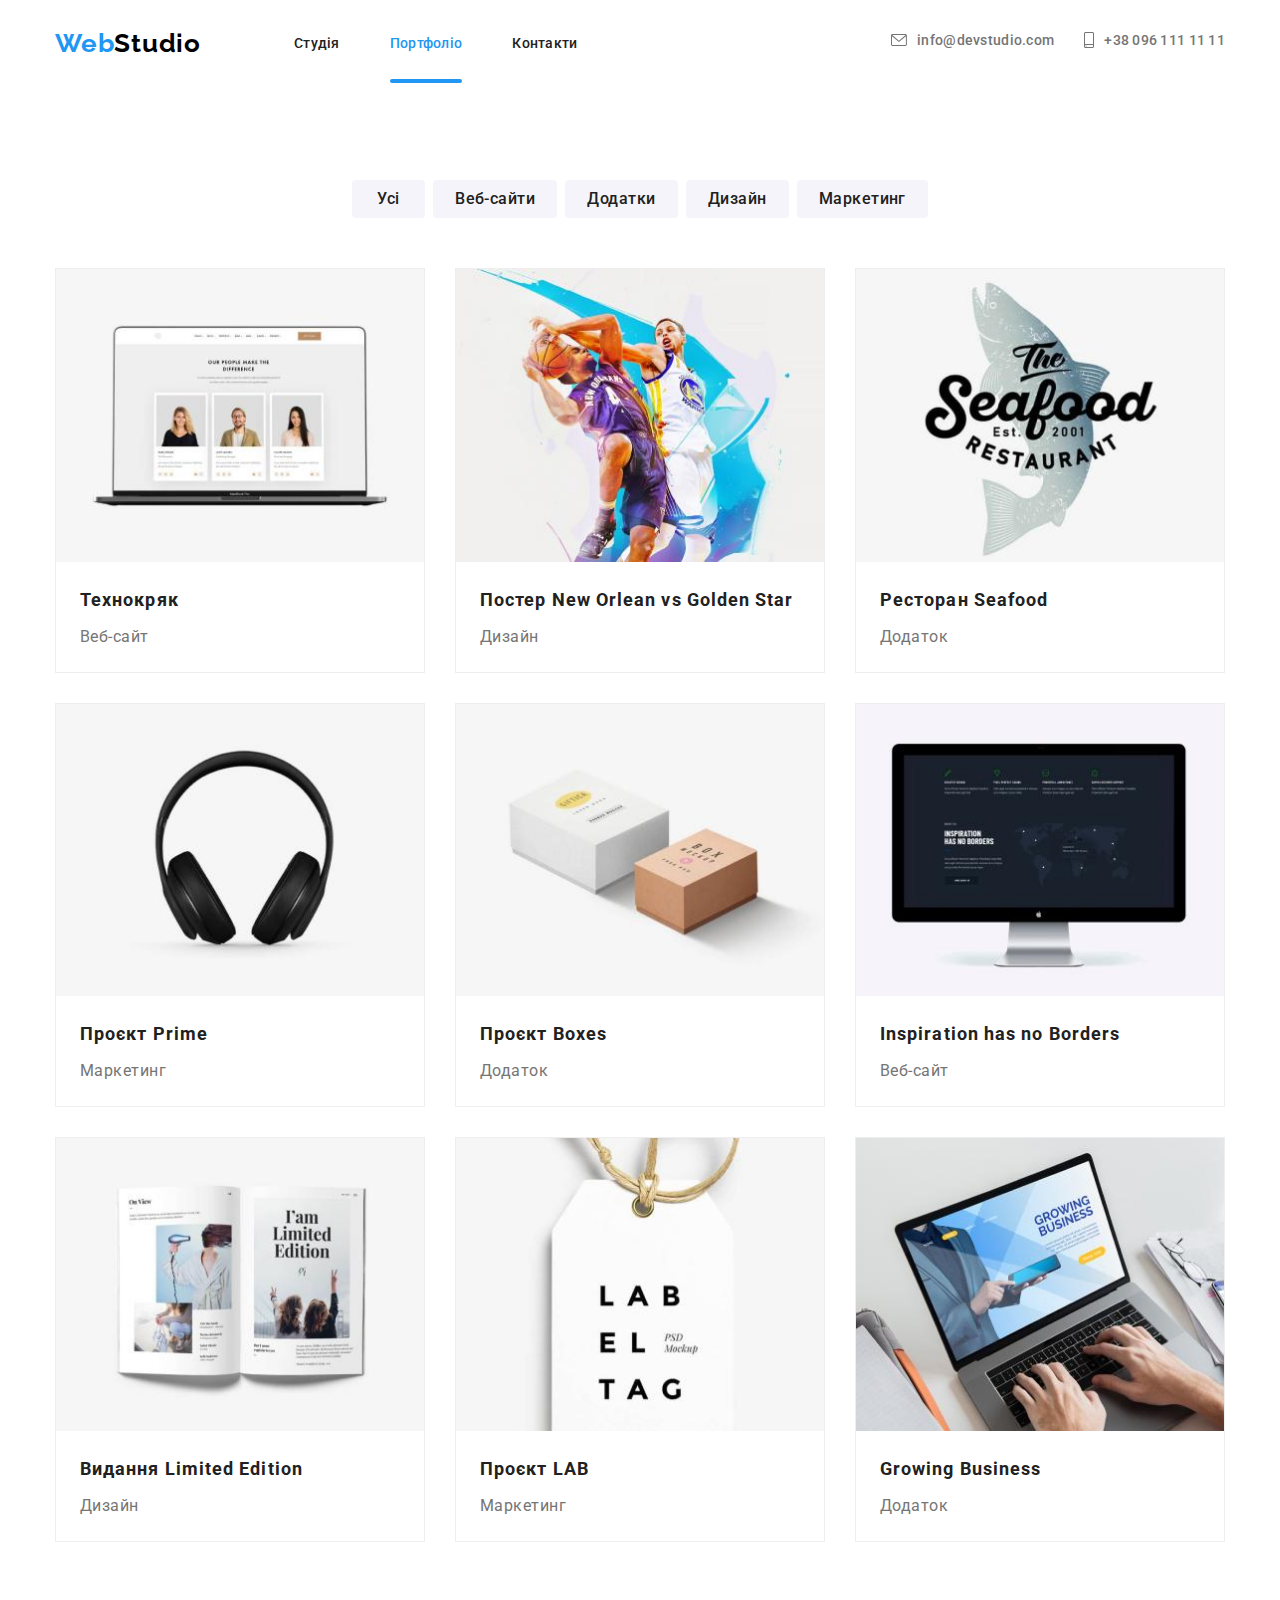
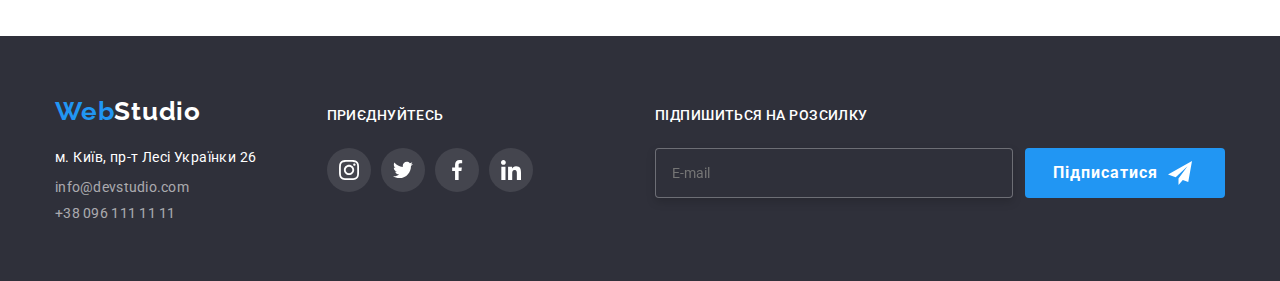
==== commit 545cdc85: "Готовий" ====
--- a/portfolio.html
+++ b/portfolio.html
@@ -1,526 +1,586 @@
 <!DOCTYPE html>
 <html lang="uk">
+  <head>
+    <meta charset="UTF-8">
+    <meta http-equiv="X-UA-Compatible" content="IE=edge">
+    <meta name="viewport" content="width=device-width, initial-scale=1.0">
+    <link rel="preconnect" href="https://fonts.googleapis.com">
+    <link rel="preconnect" href="https://fonts.gstatic.com" crossorigin>
+    <link
+      href="https://fonts.googleapis.com/css2?family=Raleway:wght@700&family=Roboto:wght@400;500;700;900&display=swap"
+      rel="stylesheet"
+    >
+    <link
+      rel="stylesheet"
+      href="https://cdnjs.cloudflare.com/ajax/libs/modern-normalize/1.1.0/modern-normalize.min.css"
+    >
+    <link rel="stylesheet" href="./css/styles.css" />
+    <link rel="stylesheet" href="./css/main.min.css" />
+    <title>WebStudio</title>
+  </head>
 
-<head>
-  <meta charset="UTF-8">
-  <meta http-equiv="X-UA-Compatible"
-        content="IE=edge">
-  <meta name="viewport"
-        content="width=device-width, initial-scale=1.0">
-  <link rel="preconnect"
-        href="https://fonts.googleapis.com">
-  <link rel="preconnect"
-        href="https://fonts.gstatic.com"
-        crossorigin>
-  <link href="https://fonts.googleapis.com/css2?family=Raleway:wght@700&family=Roboto:wght@400;500;700;900&display=swap"
-        rel="stylesheet">
-  <link rel="stylesheet"
-        href="https://cdnjs.cloudflare.com/ajax/libs/modern-normalize/1.1.0/modern-normalize.min.css">
-  <link rel="stylesheet"
-        href="./css/styles.css">
-  <link rel="stylesheet"
-        href="./css/main.min.css">
-  <title>WebStudio</title>
-</head>
-
-<body>
-  <!--page header-->
-  <header class="header">
-    <div class="container ">
-      <div class="nav one">
-        <nav class="nav__block">
-          <a href="/"
-             class="logo">
-            <span class="logo__link">Web</span>Studio
-          </a>
-          <button type="button"
-                  class="nav__button is-open"
-                  aria-expanded="false"
-                  aria-controls="nav__container"
-                  data-menu-button>
-            <svg class="nav__icon"
-                 width="40px"
-                 height="40px"
-                 aria-label="Перемикач мобільного меню">
-              <use class="nav__close"
-                   href="./images/symbol-defs.svg#icon-close-black"></use>
-              <use class="nav__menu"
-                   href="./images/symbol-defs.svg#icon-menu"></use>
-            </svg>
-          </button>
-          <div class="nav__container"
-               id="nav__container"
-               data-menu>
-            <ul class="nav__pages">
-              <li class="nav__item">
-                <a href="/index.html"
-                   class="nav__link"> Студія
+  <body>
+    <!--page header-->
+    <header class="header">
+      <div class="container">
+        <div class="nav one">
+          <nav class="nav__block">
+            <a href="/" class="logo">
+              <span class="logo__link">Web</span>Studio
+            </a>
+            <button
+              type="button"
+              class="nav__button is-open"
+              aria-expanded="false"
+              aria-controls="nav__container"
+              data-menu-button
+            >
+              <svg
+                class="nav__icon"
+                width="40px"
+                height="40px"
+                aria-label="Перемикач мобільного меню"
+              >
+                <use
+                  class="nav__close"
+                  href="./images/symbol-defs.svg#icon-close-black">
+                </use>
+                <use
+                  class="nav__menu"
+                  href="./images/symbol-defs.svg#icon-menu">
+                </use>
+              </svg>
+            </button>
+            <div class="nav__container" id="nav__container" data-menu>
+              <ul class="nav__pages">
+                <li class="nav__item">
+                  <a href="/index.html" class="nav__link"> Студія </a>
+                </li>
+                <li class="nav__item current">
+                  <a href="/" class="nav__link current"> Портфоліо </a>
+                </li>
+                <li class="nav__item">
+                  <a href="/" class="nav__link"> Контакти </a>
+                </li>
+              </ul>
+              <div class="nav__connection">
+                <a class="nav__connection--link" href="tel:+380961111111">
+                  +38 096 111 11 11
+                </a>
+                <a
+                  class="nav__connection--link"
+                  href="mailto://info@devstudio.com"
+                >
+                  info@devstudio.com
+                </a>
+              </div>
+              <ul class="connection">
+                <li class="connection__item">
+                  <a
+                    class="connection__link"
+                    href="mailto://info@devstudio.com"
+                  >
+                    <svg class="connection__icon" width="16px" height="12px">
+                      <use 
+                        href="./images/symbol-defs.svg#icon-envelope">
+                      </use>
+                    </svg>
+                    info@devstudio.com
+                  </a>
+                </li>
+                <li class="connection__item">
+                  <a class="connection__link" href="tel:+380961111111">
+                    <svg class="connection__icon" width="10px" height="16px">
+                      <use
+                        href="./images/symbol-defs.svg#icon-smartphone">
+                      </use>
+                    </svg>
+                    +38 096 111 11 11
+                  </a>
+                </li>
+              </ul>
+              <div class="nav__messenger">
+                <a href="" class="nav__messenger--link"> Instagram </a>
+                <a href="" class="nav__messenger--link"> Twitter </a>
+                <a href="" class="nav__messenger--link"> Facebook </a>
+                <a href="" class="nav__messenger--link"> Linkedin </a>
+              </div>
+            </div>
+          </nav>
+        </div>
+      </div>
+    </header>
+    <!--portfolio-->
+    <main>
+      <section class="portfolio">
+        <!-- filter -->
+        <div class="container">
+          <ul class="filter__list">
+            <li class="filter__item">
+              <button type="button" class="filter__button first">Усі</button>
+            </li>
+            <li class="filter__item">
+              <button type="button" class="filter__button">Веб-сайти</button>
+            </li>
+            <li class="filter__item">
+              <button type="button" class="filter__button">Додатки</button>
+            </li>
+            <li class="filter__item">
+              <button type="button" class="filter__button">Дизайн</button>
+            </li>
+            <li class="filter__item">
+              <button type="button" class="filter__button">Маркетинг</button>
+            </li>
+          </ul>
+          <!-- project -->
+          <h2 class="hide">Портфоліо</h2>
+          <ul class="work__list">
+            <li class="work__item">
+              <a href="" class="work__link">
+                <div class="work__link--block">
+                  <picture>
+                    <source
+                      media="(min-width:1200px)"
+                      srcset="
+                        images/portfolio2/img_tehno_1200.jpg    1x,
+                        images/portfolio2/img_tehno_1200_2x.jpg 2x"
+                    >
+                    <source
+                      media="(min-width:768px)"
+                      srcset="
+                        images/portfolio2/img_tehno_768.jpg    1x,
+                        images/portfolio2/img_tehno_768_2x.jpg 2x"
+                    >
+                    <img
+                      srcset="
+                        images/portfolio2/img_tehno_480.jpg    1x,
+                        images/portfolio2/img_tehno_480_2x.jpg 2x"
+                      src="images/portfolio2/img_tehno_480.jpg"
+                      alt="picture"
+                      loading="lazy"
+                    >
+                  </picture>
+                  <div class="work__overflow">
+                    "Ресурс пропонує комплексні пропозиції з різним рівнем
+                    функціоналу та сервісів. Все це дозволить відвідувачу
+                    отримати вичерпні відомості про компанію чи приватну особу."
+                  </div>
+                </div>
+                <div class="work__wrapper">
+                  <p class="work__title">Технокряк</p>
+                  <p class="work__description">Веб-сайт</p>
+                </div>
+              </a>
+            </li>
+            <li class="work__item">
+              <a href="" class="work__link">
+                <div class="work__link--block">
+                  <picture>
+                    <source
+                      media="(min-width:1200px)"
+                      srcset="
+                        images/portfolio2/img_orlean_1200.jpg    1x,
+                        images/portfolio2/img_orlean_1200_2x.jpg 2x"
+                    >
+                    <source
+                      media="(min-width:768px)"
+                      srcset="
+                        images/portfolio2/img_orlean_768.jpg    1x,
+                        images/portfolio2/img_orlean_768_2x.jpg 2x"
+                    >
+                    <img
+                      srcset="
+                        images/portfolio2/img_orlean_480.jpg    1x,
+                        images/portfolio2/img_orlean_480_2x.jpg 2x"
+                      src="images/portfolio2/img_orlean_480.jpg"
+                      alt="picture"
+                      loading="lazy"
+                    >
+                  </picture>
+                  <div class="work__overflow">
+                    "Ресурс пропонує комплексні пропозиції з різним рівнем
+                    функціоналу та сервісів. Все це дозволить відвідувачу
+                    отримати вичерпні відомості про компанію чи приватну особу."
+                  </div>
+                </div>
+                <div class="work__wrapper">
+                  <p class="work__title">
+                    Постер <span lang="en">New Orlean vs Golden Star</span>
+                  </p>
+                  <p class="work__description">Дизайн</p>
+                </div>
+              </a>
+            </li>
+            <li class="work__item">
+              <a href="" class="work__link">
+                <div class="work__link--block">
+                  <picture>
+                    <source
+                      media="(min-width:1200px)"
+                      srcset="
+                        images/portfolio2/img_seaf_1200.jpg    1x,
+                        images/portfolio2/img_seaf_1200_2x.jpg 2x"
+                    >
+                    <source
+                      media="(min-width:768px)"
+                      srcset="
+                        images/portfolio2/img_seaf_768.jpg    1x,
+                        images/portfolio2/img_seaf_768_2x.jpg 2x"
+                    >
+                    <img
+                      srcset="
+                        images/portfolio2/img_seaf_480.jpg    1x,
+                        images/portfolio2/img_seaf_480_2x.jpg 2x"
+                      src="images/portfolio2/img_seaf_480.jpg"
+                      alt="picture"
+                      loading="lazy"
+                    >
+                  </picture>
+                  <div class="work__overflow">
+                    "Ресурс пропонує комплексні пропозиції з різним рівнем
+                    функціоналу та сервісів. Все це дозволить відвідувачу
+                    отримати вичерпні відомості про компанію чи приватну особу."
+                  </div>
+                </div>
+                <div class="work__wrapper">
+                  <p class="work__title">
+                    Ресторан <span lang="en">Seafood</span>
+                  </p>
+                  <p class="work__description">Додаток</p>
+                </div>
+              </a>
+            </li>
+            <li class="work__item">
+              <a href="" class="work__link">
+                <div class="work__link--block">
+                  <picture>
+                    <source
+                      media="(min-width:1200px)"
+                      srcset="
+                        images/portfolio2/img_prime_1200.jpg    1x,
+                        images/portfolio2/img_prime_1200_2x.jpg 2x"
+                    >
+                    <source
+                      media="(min-width:768px)"
+                      srcset="
+                        images/portfolio2/img_prime_768.jpg    1x,
+                        images/portfolio2/img_prime_768_2x.jpg 2x"
+                    >
+                    <img
+                      srcset="
+                        images/portfolio2/img_prime_480.jpg    1x,
+                        images/portfolio2/img_prime_480_2x.jpg 2x"
+                      src="images/portfolio2/img_prime_480.jpg"
+                      alt="picture"
+                      loading="lazy"
+                    >
+                  </picture>
+                  <div class="work__overflow">
+                    "Ресурс пропонує комплексні пропозиції з різним рівнем
+                    функціоналу та сервісів. Все це дозволить відвідувачу
+                    отримати вичерпні відомості про компанію чи приватну особу."
+                  </div>
+                </div>
+                <div class="work__wrapper">
+                  <p class="work__title">Проєкт <span lang="en">Prime</span></p>
+                  <p class="work__description">Маркетинг</p>
+                </div>
+              </a>
+            </li>
+            <li class="work__item">
+              <a href="" class="work__link">
+                <div class="work__link--block">
+                  <picture>
+                    <source
+                      media="(min-width:1200px)"
+                      srcset="
+                        images/portfolio2/img_boxes_1200.jpg    1x,
+                        images/portfolio2/img_boxes_1200_2x.jpg 2x"
+                    >
+                    <source
+                      media="(min-width:768px)"
+                      srcset="
+                        images/portfolio2/img_boxes_768.jpg    1x,
+                        images/portfolio2/img_boxes_768_2x.jpg 2x"
+                    >
+                    <img
+                      srcset="
+                        images/portfolio2/img_boxes_480.jpg    1x,
+                        images/portfolio2/img_boxes_480_2x.jpg 2x"
+                      src="images/portfolio2/img_boxes_480.jpg"
+                      alt="picture"
+                      loading="lazy"
+                    >
+                  </picture>
+                  <div class="work__overflow">
+                    "Ресурс пропонує комплексні пропозиції з різним рівнем
+                    функціоналу та сервісів. Все це дозволить відвідувачу
+                    отримати вичерпні відомості про компанію чи приватну особу."
+                  </div>
+                </div>
+                <div class="work__wrapper">
+                  <p class="work__title">Проєкт <span lang="en">Boxes</span></p>
+                  <p class="work__description">Додаток</p>
+                </div>
+              </a>
+            </li>
+            <li class="work__item">
+              <a href="" class="work__link">
+                <div class="work__link--block">
+                  <picture>
+                    <source
+                      media="(min-width:1200px)"
+                      srcset="
+                        images/portfolio2/img_inspir_1200.jpg    1x,
+                        images/portfolio2/img_inspir_1200_2x.jpg 2x"
+                    >
+                    <source
+                      media="(min-width:768px)"
+                      srcset="
+                        images/portfolio2/img_inspir_768.jpg    1x,
+                        images/portfolio2/img_inspir_768_2x.jpg 2x"
+                    >
+                    <img
+                      srcset="
+                        images/portfolio2/img_inspir_480.jpg    1x,
+                        images/portfolio2/img_inspir_480_2x.jpg 2x"
+                      src="images/portfolio2/img_inspir_480.jpg"
+                      alt="picture"
+                      loading="lazy"
+                    >
+                  </picture>
+                  <div class="work__overflow">
+                    "Ресурс пропонує комплексні пропозиції з різним рівнем
+                    функціоналу та сервісів. Все це дозволить відвідувачу
+                    отримати вичерпні відомості про компанію чи приватну особу."
+                  </div>
+                </div>
+                <div class="work__wrapper">
+                  <p lang="en" class="work__title">
+                    Inspiration has no Borders
+                  </p>
+                  <p class="work__description">Веб-сайт</p>
+                </div>
+              </a>
+            </li>
+            <li class="work__item">
+              <a href="" class="work__link">
+                <div class="work__link--block">
+                  <picture>
+                    <source
+                      media="(min-width:1200px)"
+                      srcset="
+                        images/portfolio2/img_limit_1200.jpg    1x,
+                        images/portfolio2/img_limit_1200_2x.jpg 2x"
+                    >
+                    <source
+                      media="(min-width:768px)"
+                      srcset="
+                        images/portfolio2/img_limit_768.jpg    1x,
+                        images/portfolio2/img_limit_768_2x.jpg 2x"
+                    >
+                    <img
+                      srcset="
+                        images/portfolio2/img_limit_480.jpg    1x,
+                        images/portfolio2/img_limit_480_2x.jpg 2x"
+                      src="images/portfolio2/img_limit_480.jpg"
+                      alt="picture"
+                      loading="lazy"
+                    >
+                  </picture>
+                  <div class="work__overflow">
+                    "Ресурс пропонує комплексні пропозиції з різним рівнем
+                    функціоналу та сервісів. Все це дозволить відвідувачу
+                    отримати вичерпні відомості про компанію чи приватну особу."
+                  </div>
+                </div>
+                <div class="work__wrapper">
+                  <p class="work__title">
+                    Видання <span lang="en">Limited Edition</span>
+                  </p>
+                  <p class="work__description">Дизайн</p>
+                </div>
+              </a>
+            </li>
+            <li class="work__item">
+              <a href="" class="work__link">
+                <div class="work__link--block">
+                  <picture>
+                    <source
+                      media="(min-width:1200px)"
+                      srcset="
+                        images/portfolio2/img_lab_1200.jpg    1x,
+                        images/portfolio2/img_lab_1200_2x.jpg 2x"
+                    >
+                    <source
+                      media="(min-width:768px)"
+                      srcset="
+                        images/portfolio2/img_lab_768.jpg    1x,
+                        images/portfolio2/img_lab_768_2x.jpg 2x"
+                    >
+                    <img
+                      srcset="
+                        images/portfolio2/img_lab_480.jpg    1x,
+                        images/portfolio2/img_lab_480_2x.jpg 2x"
+                      src="images/portfolio2/img_lab_480.jpg"
+                      alt="picture"
+                      loading="lazy"
+                    >
+                  </picture>
+                  <div class="work__overflow">
+                    "Ресурс пропонує комплексні пропозиції з різним рівнем
+                    функціоналу та сервісів. Все це дозволить відвідувачу
+                    отримати вичерпні відомості про компанію чи приватну особу."
+                  </div>
+                </div>
+                <div class="work__wrapper">
+                  <p class="work__title">Проєкт <span lang="en">LAB</span></p>
+                  <p class="work__description">Маркетинг</p>
+                </div>
+              </a>
+            </li>
+            <li class="work__item">
+              <a href="" class="work__link">
+                <div class="work__link--block">
+                  <picture>
+                    <source
+                      media="(min-width:1200px)"
+                      srcset="
+                        images/portfolio2/img_busin_1200.jpg    1x,
+                        images/portfolio2/img_busin_1200_2x.jpg 2x"
+                    >
+                    <source
+                      media="(min-width:768px)"
+                      srcset="
+                        images/portfolio2/img_busin_768.jpg    1x,
+                        images/portfolio2/img_busin_768_2x.jpg 2x"
+                    >
+                    <img
+                      srcset="
+                        images/portfolio2/img_busin_480.jpg    1x,
+                        images/portfolio2/img_busin_480_2x.jpg 2x"
+                      src="images/portfolio2/img_busin_480.jpg"
+                      alt="picture"
+                      loading="lazy"
+                    >
+                  </picture>
+                  <div class="work__overflow">
+                    "Ресурс пропонує комплексні пропозиції з різним рівнем
+                    функціоналу та сервісів. Все це дозволить відвідувачу
+                    отримати вичерпні відомості про компанію чи приватну особу."
+                  </div>
+                </div>
+                <div class="work__wrapper">
+                  <p lang="en" class="work__title">Growing Business</p>
+                  <p class="work__description">Додаток</p>
+                </div>
+              </a>
+            </li>
+          </ul>
+        </div>
+      </section>
+    </main>
+    <!--footer-->
+    <footer class="footer">
+      <div class="container">
+        <div class="footer__block">
+          <div class="footer__logo">
+            <a href="/" class="logo">
+              <span class="logo__link">Web</span
+              ><span class="logo__text">Studio </span>
+            </a>
+            <address class="address">
+              <p class="address__text">м. Київ, пр-т Лесі Українки 26</p>
+              <ul class="connection connection--inverse">
+                <li class="connection__item connection__item--inverse">
+                  <a
+                    class="connection__link connection__link--inverse"
+                    href="mailto://info@devstudio.com"
+                  >
+                    info@devstudio.com
+                  </a>
+                </li>
+                <li class="connection__item connection__item--inverse">
+                  <a
+                    class="connection__link connection__link--inverse"
+                    href="tel:+380961111111"
+                  >
+                    +38 096 111 11 11
+                  </a>
+                </li>
+              </ul>
+            </address>
+          </div>
+          <div class="footer__messenger">
+            <p class="footer__text">ПРИЄДНУЙТЕСЬ</p>
+            <!-- messenger -->
+            <ul class="messenger messenger--inverse">
+              <li class="messenger__item">
+                <a href="" class="messenger__link messenger__link--inverse">
+                  <svg class="messenger__icon messenger__icon--inverse">
+                    <use 
+                      href="./images/symbol-defs.svg#icon-instagram">
+                    </use>
+                  </svg>
                 </a>
               </li>
-              <li class="nav__item current">
-                <a href="/"
-                   class="nav__link current"> Портфоліо
+              <li class="messenger__item">
+                <a href="" class="messenger__link messenger__link--inverse">
+                  <svg class="messenger__icon messenger__icon--inverse">
+                    <use 
+                      href="./images/symbol-defs.svg#icon-twitter">
+                    </use>
+                  </svg>
                 </a>
               </li>
-              <li class="nav__item">
-                <a href="/"
-                   class="nav__link"> Контакти
+              <li class="messenger__item">
+                <a href="" class="messenger__link messenger__link--inverse">
+                  <svg class="messenger__icon messenger__icon--inverse">
+                    <use 
+                      href="./images/symbol-defs.svg#icon-facebook">
+                    </use>
+                  </svg>
+                </a>
+              </li>
+              <li class="messenger__item">
+                <a href="" class="messenger__link messenger__link--inverse">
+                  <svg class="messenger__icon messenger__icon--inverse">
+                    <use 
+                      href="./images/symbol-defs.svg#icon-linkedin">
+                    </use>
+                  </svg>
                 </a>
               </li>
             </ul>
-            <div class="nav__connection">
-              <a class="nav__connection--link"
-              href="tel:+380961111111">
-             +38 096 111 11 11
-             </a>
-              <a class="nav__connection--link"
-                  href="mailto://info@devstudio.com">
-                info@devstudio.com
-              </a> 
+          </div>
+          <div class="footer__email">
+            <p class="footer__text">ПІДПИШИТЬСЯ НА РОЗСИЛКУ</p>
+            <div class="">
+              <form action="form" class="email__item">
+                <div class="email__form">
+                  <label for="email"></label>
+                  <input
+                    type="email"
+                    name="mail"
+                    id="email"
+                    placeholder="E-mail"
+                  />
+                </div>
+                <button type="submit" class="email__button">
+                  Підписатися
+                  <svg class="email__icon">
+                    <use 
+                      href="./images/symbol-defs.svg#icon-icon-send">
+                    </use>
+                  </svg>
+                </button>
+              </form>
             </div>
-            <ul class="connection">
-              <li class="connection__item">
-                <a class="connection__link"
-                   href="mailto://info@devstudio.com">
-                  <svg class="connection__icon"
-                       width="16px"
-                       height="12px">
-                    <use href="./images/symbol-defs.svg#icon-envelope"></use>
-                  </svg>
-                  info@devstudio.com
-                </a>
-              </li>
-              <li class="connection__item">
-                <a class="connection__link"
-                   href="tel:+380961111111">
-                  <svg class="connection__icon"
-                       width="10px"
-                       height="16px">
-                    <use href="./images/symbol-defs.svg#icon-smartphone"></use>
-                  </svg>
-                  +38 096 111 11 11
-                </a>
-              </li>
-            </ul>
-            <div class="nav__messenger">
-              <a href=""
-                 class="nav__messenger--link">
-                Instagram
-              </a>
-              <a href=""
-                 class="nav__messenger--link">
-                Twitter
-              </a>
-              <a href=""
-                 class="nav__messenger--link">
-                Facebook
-              </a>
-              <a href=""
-                 class="nav__messenger--link">
-                Linkedin
-              </a>
-            </div>
-          </div>
-        </nav>
-      </div>
-    </div>
-  </header>
-  <!--portfolio-->
-  <main>
-    <section class="portfolio">
-      <!-- filter -->
-      <div class="container">
-        <ul class="filter__list">
-          <li class="filter__item">
-            <button type="button"
-                    class="filter__button first">Усі</button>
-          </li>
-          <li class="filter__item">
-            <button type="button"
-                    class="filter__button">Веб-сайти</button>
-          </li>
-          <li class="filter__item">
-            <button type="button"
-                    class="filter__button">Додатки</button>
-          </li>
-          <li class="filter__item">
-            <button type="button"
-                    class="filter__button">Дизайн</button>
-          </li>
-          <li class="filter__item">
-            <button type="button"
-                    class="filter__button">Маркетинг</button>
-          </li>
-        </ul>
-        <!-- project -->
-        <h2 class="hide">Портфоліо</h2>
-        <ul class="work__list">
-          <li class="work__item">
-            <a href=""
-               class="work__link">
-              <div class="work__link--block">
-                <picture>
-                  <source media="(min-width:1200px)"
-                          srcset="images/portfolio2/img_tehno_1200.jpg 1x,
-                  images/portfolio2/img_tehno_1200_2x.jpg 2x">
-                  <source media="(min-width:768px)"
-                          srcset="images/portfolio2/img_tehno_768.jpg 1x,
-                  images/portfolio2/img_tehno_768_2x.jpg 2x">
-                  <img srcset="images/portfolio2/img_tehno_480.jpg 1x,
-                  images/portfolio2/img_tehno_480_2x.jpg 2x"
-                       src="images/portfolio2/img_tehno_480.jpg"
-                       alt="picture"
-                       loading="lazy">
-                </picture>
-                <div class="work__overflow">
-                  "Ресурс пропонує комплексні пропозиції з різним рівнем функціоналу та сервісів. Все це дозволить
-                  відвідувачу
-                  отримати вичерпні відомості про компанію чи приватну особу."
-                </div>
-              </div>
-              <div class="work__wrapper">
-                <p class="work__title">Технокряк</p>
-                <p class="work__description">Веб-сайт</p>
-              </div>
-            </a>
-          </li>
-          <li class="work__item">
-            <a href=""
-               class="work__link">
-              <div class="work__link--block">
-                <picture>
-                  <source media="(min-width:1200px)"
-                          srcset="images/portfolio2/img_orlean_1200.jpg 1x,
-                  images/portfolio2/img_orlean_1200_2x.jpg 2x">
-                  <source media="(min-width:768px)"
-                          srcset="images/portfolio2/img_orlean_768.jpg 1x,
-                  images/portfolio2/img_orlean_768_2x.jpg 2x">
-                  <img srcset="images/portfolio2/img_orlean_480.jpg 1x,
-                  images/portfolio2/img_orlean_480_2x.jpg 2x"
-                       src="images/portfolio2/img_orlean_480.jpg"
-                       alt="picture"
-                       loading="lazy">
-                </picture>
-                <div class="work__overflow">
-                  "Ресурс пропонує комплексні пропозиції з різним рівнем функціоналу та сервісів. Все це дозволить
-                  відвідувачу
-                  отримати вичерпні відомості про компанію чи приватну особу."
-                </div>
-              </div>
-              <div class="work__wrapper">
-                <p class="work__title">Постер <span lang="en">New Orlean vs Golden Star</span> </p>
-                <p class="work__description">Дизайн</p>
-              </div>
-            </a>
-          </li>
-          <li class="work__item">
-            <a href=""
-               class="work__link">
-              <div class="work__link--block">
-                <picture>
-                  <source media="(min-width:1200px)"
-                          srcset="images/portfolio2/img_seaf_1200.jpg 1x,
-                  images/portfolio2/img_seaf_1200_2x.jpg 2x">
-                  <source media="(min-width:768px)"
-                          srcset="images/portfolio2/img_seaf_768.jpg 1x,
-                  images/portfolio2/img_seaf_768_2x.jpg 2x">
-                  <img srcset="images/portfolio2/img_seaf_480.jpg 1x,
-                  images/portfolio2/img_seaf_480_2x.jpg 2x"
-                       src="images/portfolio2/img_seaf_480.jpg"
-                       alt="picture"
-                       loading="lazy">
-                </picture>
-                <div class="work__overflow">
-                  "Ресурс пропонує комплексні пропозиції з різним рівнем функціоналу та сервісів. Все це дозволить
-                  відвідувачу
-                  отримати вичерпні відомості про компанію чи приватну особу."
-                </div>
-              </div>
-              <div class="work__wrapper">
-                <p class="work__title">Ресторан <span lang="en">Seafood</span></p>
-                <p class="work__description">Додаток</p>
-              </div>
-            </a>
-          </li>
-          <li class="work__item">
-            <a href=""
-               class="work__link">
-              <div class="work__link--block">
-                <picture>
-                  <source media="(min-width:1200px)"
-                          srcset="images/portfolio2/img_prime_1200.jpg 1x,
-                  images/portfolio2/img_prime_1200_2x.jpg 2x">
-                  <source media="(min-width:768px)"
-                          srcset="images/portfolio2/img_prime_768.jpg 1x,
-                  images/portfolio2/img_prime_768_2x.jpg 2x">
-                  <img srcset="images/portfolio2/img_prime_480.jpg 1x,
-                  images/portfolio2/img_prime_480_2x.jpg 2x"
-                       src="images/portfolio2/img_prime_480.jpg"
-                       alt="picture"
-                       loading="lazy">
-                </picture>
-                <div class="work__overflow">
-                  "Ресурс пропонує комплексні пропозиції з різним рівнем функціоналу та сервісів. Все це дозволить
-                  відвідувачу
-                  отримати вичерпні відомості про компанію чи приватну особу."
-                </div>
-              </div>
-              <div class="work__wrapper">
-                <p class="work__title">Проєкт <span lang="en">Prime</span></p>
-                <p class="work__description">Маркетинг</p>
-              </div>
-            </a>
-          </li>
-          <li class="work__item">
-            <a href=""
-               class="work__link">
-              <div class="work__link--block">
-                <picture>
-                  <source media="(min-width:1200px)"
-                          srcset="images/portfolio2/img_boxes_1200.jpg 1x,
-                  images/portfolio2/img_boxes_1200_2x.jpg 2x">
-                  <source media="(min-width:768px)"
-                          srcset="images/portfolio2/img_boxes_768.jpg 1x,
-                  images/portfolio2/img_boxes_768_2x.jpg 2x">
-                  <img srcset="images/portfolio2/img_boxes_480.jpg 1x,
-                  images/portfolio2/img_boxes_480_2x.jpg 2x"
-                       src="images/portfolio2/img_boxes_480.jpg"
-                       alt="picture"
-                       loading="lazy">
-                </picture>
-                <div class="work__overflow">
-                  "Ресурс пропонує комплексні пропозиції з різним рівнем функціоналу та сервісів. Все це дозволить
-                  відвідувачу
-                  отримати вичерпні відомості про компанію чи приватну особу."
-                </div>
-              </div>
-              <div class="work__wrapper">
-                <p class="work__title">Проєкт <span lang="en">Boxes</span></p>
-                <p class="work__description">Додаток</p>
-              </div>
-            </a>
-          </li>
-          <li class="work__item">
-            <a href=""
-               class="work__link">
-              <div class="work__link--block">
-                <picture>
-                  <source media="(min-width:1200px)"
-                          srcset="images/portfolio2/img_inspir_1200.jpg 1x,
-                  images/portfolio2/img_inspir_1200_2x.jpg 2x">
-                  <source media="(min-width:768px)"
-                          srcset="images/portfolio2/img_inspir_768.jpg 1x,
-                  images/portfolio2/img_inspir_768_2x.jpg 2x">
-                  <img srcset="images/portfolio2/img_inspir_480.jpg 1x,
-                  images/portfolio2/img_inspir_480_2x.jpg 2x"
-                       src="images/portfolio2/img_inspir_480.jpg"
-                       alt="picture"
-                       loading="lazy">
-                </picture>
-                <div class="work__overflow">
-                  "Ресурс пропонує комплексні пропозиції з різним рівнем функціоналу та сервісів. Все це дозволить
-                  відвідувачу
-                  отримати вичерпні відомості про компанію чи приватну особу."
-                </div>
-              </div>
-              <div class="work__wrapper">
-                <p lang="en"
-                   class="work__title">Inspiration has no Borders</p>
-                <p class="work__description">Веб-сайт</p>
-              </div>
-            </a>
-          </li>
-          <li class="work__item">
-            <a href=""
-               class="work__link">
-              <div class="work__link--block">
-                <picture>
-                  <source media="(min-width:1200px)"
-                          srcset="images/portfolio2/img_limit_1200.jpg 1x,
-                  images/portfolio2/img_limit_1200_2x.jpg 2x">
-                  <source media="(min-width:768px)"
-                          srcset="images/portfolio2/img_limit_768.jpg 1x,
-                  images/portfolio2/img_limit_768_2x.jpg 2x">
-                  <img srcset="images/portfolio2/img_limit_480.jpg 1x,
-                  images/portfolio2/img_limit_480_2x.jpg 2x"
-                       src="images/portfolio2/img_limit_480.jpg"
-                       alt="picture"
-                       loading="lazy">
-                </picture>
-                <div class="work__overflow">
-                  "Ресурс пропонує комплексні пропозиції з різним рівнем функціоналу та сервісів. Все це дозволить
-                  відвідувачу
-                  отримати вичерпні відомості про компанію чи приватну особу."
-                </div>
-              </div>
-              <div class="work__wrapper">
-                <p class="work__title">Видання <span lang="en">Limited Edition</span></p>
-                <p class="work__description">Дизайн</p>
-              </div>
-            </a>
-          </li>
-          <li class="work__item">
-            <a href=""
-               class="work__link">
-              <div class="work__link--block">
-                <picture>
-                  <source media="(min-width:1200px)"
-                          srcset="images/portfolio2/img_lab_1200.jpg 1x,
-                  images/portfolio2/img_lab_1200_2x.jpg 2x">
-                  <source media="(min-width:768px)"
-                          srcset="images/portfolio2/img_lab_768.jpg 1x,
-                  images/portfolio2/img_lab_768_2x.jpg 2x">
-                  <img srcset="images/portfolio2/img_lab_480.jpg 1x,
-                  images/portfolio2/img_lab_480_2x.jpg 2x"
-                       src="images/portfolio2/img_lab_480.jpg"
-                       alt="picture"
-                       loading="lazy">
-                </picture>
-                <div class="work__overflow">
-                  "Ресурс пропонує комплексні пропозиції з різним рівнем функціоналу та сервісів. Все це дозволить
-                  відвідувачу
-                  отримати вичерпні відомості про компанію чи приватну особу."
-                </div>
-              </div>
-              <div class="work__wrapper">
-                <p class="work__title">Проєкт <span lang="en">LAB</span></p>
-                <p class="work__description">Маркетинг</p>
-              </div>
-            </a>
-          </li>
-          <li class="work__item">
-            <a href=""
-               class="work__link">
-              <div class="work__link--block">
-                <picture>
-                  <source media="(min-width:1200px)"
-                          srcset="images/portfolio2/img_busin_1200.jpg 1x,
-                  images/portfolio2/img_busin_1200_2x.jpg 2x">
-                  <source media="(min-width:768px)"
-                          srcset="images/portfolio2/img_busin_768.jpg 1x,
-                  images/portfolio2/img_busin_768_2x.jpg 2x">
-                  <img srcset="images/portfolio2/img_busin_480.jpg 1x,
-                  images/portfolio2/img_busin_480_2x.jpg 2x"
-                       src="images/portfolio2/img_busin_480.jpg"
-                       alt="picture"
-                       loading="lazy">
-                </picture>
-                <div class="work__overflow">
-                  "Ресурс пропонує комплексні пропозиції з різним рівнем функціоналу та сервісів. Все це дозволить
-                  відвідувачу
-                  отримати вичерпні відомості про компанію чи приватну особу."
-                </div>
-              </div>
-              <div class="work__wrapper">
-                <p lang="en"
-                   class="work__title">Growing Business</p>
-                <p class="work__description">Додаток</p>
-              </div>
-            </a>
-          </li>
-        </ul>
-      </div>
-    </section>
-  </main>
-  <!--footer-->
-  <footer class="footer">
-    <div class="container">
-      <div class="footer__block">
-        <div class="footer__logo">
-          <a href="/"
-             class="logo">
-            <span class="logo__link">Web</span><span class="logo__text">Studio
-            </span>
-          </a>
-          <address class="address">
-            <p class="address__text">м. Київ, пр-т Лесі Українки 26</p>
-            <ul class="connection connection--inverse">
-              <li class="connection__item connection__item--inverse">
-                <a class="connection__link connection__link--inverse"
-                   href="mailto://info@devstudio.com">
-                  info@devstudio.com
-                </a>
-              </li>
-              <li class="connection__item connection__item--inverse">
-                <a class="connection__link connection__link--inverse"
-                   href="tel:+380961111111">
-                  +38 096 111 11 11
-                </a>
-              </li>
-            </ul>
-          </address>
-        </div>
-        <div class="footer__messenger">
-          <p class="footer__text">ПРИЄДНУЙТЕСЬ</p>
-          <!-- messenger -->
-          <ul class="messenger messenger--inverse">
-            <li class="messenger__item">
-              <a href=""
-                 class="messenger__link messenger__link--inverse  ">
-                <svg class="messenger__icon  messenger__icon--inverse">
-                  <use href="./images/symbol-defs.svg#icon-instagram">
-                  </use>
-                </svg>
-              </a>
-            </li>
-            <li class="messenger__item">
-              <a href=""
-                 class="messenger__link messenger__link--inverse  ">
-                <svg class="messenger__icon  messenger__icon--inverse">
-                  <use href="./images/symbol-defs.svg#icon-twitter">
-                  </use>
-                </svg>
-              </a>
-            </li>
-            <li class="messenger__item">
-              <a href=""
-                 class="messenger__link messenger__link--inverse  ">
-                <svg class="messenger__icon  messenger__icon--inverse">
-                  <use href="./images/symbol-defs.svg#icon-facebook">
-                  </use>
-                </svg>
-              </a>
-            </li>
-            <li class="messenger__item">
-              <a href=""
-                 class="messenger__link messenger__link--inverse  ">
-                <svg class="messenger__icon  messenger__icon--inverse">
-                  <use href="./images/symbol-defs.svg#icon-linkedin">
-                  </use>
-                </svg>
-              </a>
-            </li>
-          </ul>
-        </div>
-        <div class="footer__email">
-          <p class="footer__text">ПІДПИШИТЬСЯ НА РОЗСИЛКУ</p>
-          <div class="">
-            <form action="form"
-                  class="email__item">
-              <div class="email__form">
-                <label for="email"></label>
-                <input type="email"
-                       name="mail"
-                       id="email"
-                       placeholder="E-mail">
-              </div>
-              <button type="submit"
-                      class="email__button">
-                Підписатися
-                <svg class="email__icon">
-                  <use href="./images/symbol-defs.svg#icon-icon-send">
-                  </use>
-                </svg>
-              </button>
-            </form>
           </div>
         </div>
       </div>
-    </div>
-  </footer>
+    </footer>
 
-  <script src="./js/mobile-menu.js"></script>
-
-</body>
-
-</html>+    <script src="./js/mobile-menu.js"></script>
+  </body>
+</html>
--- a/css/main.min.css
+++ b/css/main.min.css
@@ -1 +1 @@
-h1,h2,h3,p{margin:0}h2,h3{color:#212121}header{position:relative}.nav{display:flex;align-items:center;border-bottom:1px solid #ececec}.nav.one{border-bottom:0}.nav__pages{text-align:left;margin-bottom:306px}@media screen and (min-width: 768px){.nav__pages{display:flex;padding:0;margin:0;margin-left:88px;gap:50px}}@media screen and (min-width: 1200px){.nav__pages{margin-left:93px;gap:50px}}.nav__block{padding:16px 15px;width:100%;justify-content:space-between;display:flex;align-items:center}@media screen and (min-width: 768px){.nav__block{padding:0}}.nav__button{z-index:3;right:5%;position:absolute;display:inline-flex;padding:0;border:none;background-color:rgba(0,0,0,0)}@media screen and (min-width: 768px){.nav__button{display:none}}.nav__close:focus,.nav__close:hover{fill:#2196f3}.nav__menu{display:none}.nav__button.is-open .nav__menu{display:block}.nav__button.is-open .nav__close{display:none}.nav__container{z-index:2;display:none;position:absolute;top:0%;left:0;width:100%;padding:48px 40px;margin:0;text-align:center;background-color:#fff}.nav__container.is-open{display:block}@media screen and (min-width: 768px){.nav__container{padding:0;display:block;position:static;display:flex;align-items:center}}.nav__link{display:block;padding:0;margin-bottom:32px;font-size:40px;line-height:1.17;letter-spacing:.02em;text-decoration:none;color:#212121;transition:color 250ms cubic-bezier(0.4, 0, 0.2, 1)}.nav__link:focus,.nav__link:hover{color:#2196f3}.nav__link.current{color:#2196f3}@media screen and (min-width: 768px){.nav__link{margin-bottom:0;padding-top:32px;padding-bottom:28px;font-size:14px}}@media screen and (min-width: 768px){.nav__item.current::after{display:block;content:"";width:100%;height:4px;background-color:#2196f3;border-radius:2px}}.nav .nav__connection{align-items:flex-start;flex-direction:column;display:flex;padding:0;margin-bottom:64px}.nav .nav__connection--link{margin-bottom:32px;font-size:34px;line-height:1.02;letter-spacing:.02em;color:#2196f3}.nav .nav__connection--link:last-child{margin-bottom:0;font-size:24px;line-height:1.17;color:currentColor}@media screen and (min-width: 768px){.nav .nav__connection{display:none}}.nav .nav__messenger{gap:10px;display:flex}@media screen and (min-width: 768px){.nav .nav__messenger{display:none}}.nav .nav__messenger--link{color:#2196f3;border-left:1px solid rgba(33,33,33,.2);padding-left:10px;text-decoration:none}.nav .nav__messenger--link:first-child{border-left:unset;padding-left:unset}.hero{text-align:center;padding:118px 0;margin:0;background-color:#2f303a;background-size:cover;background-image:linear-gradient(to right, rgba(47, 48, 58, 0.4), rgba(47, 48, 58, 0.4)),url("../../images/hero/header img 480 .jpg")}@media screen and (min-device-pixel-ratio: 2),(-webkit-min-device-pixel-ratio: 2),(min-resolution: 192dpi),(min-resolution: 2dppx){.hero .hero{background-image:linear-gradient(to right, rgba(47, 48, 58, 0.4), rgba(47, 48, 58, 0.4)),url("../../images/hero/header img 480 2x .jpg")}}@media screen and (min-width: 768px){.hero{background-image:linear-gradient(to right, rgba(47, 48, 58, 0.4), rgba(47, 48, 58, 0.4)),url("../../images/hero/header img 768 .jpg")}}@media screen and (min-width: 768px)and (-webkit-min-device-pixel-ratio: 2), screen and (min-width: 768px)and (min-resolution: 2dppx){.hero{background-image:linear-gradient(to right, rgba(47, 48, 58, 0.4), rgba(47, 48, 58, 0.4)),url("../../images/hero/header img 768 2x .jpg")}}@media screen and (min-width: 1200px){.hero{padding:200px 0;background-image:linear-gradient(to right, rgba(47, 48, 58, 0.4), rgba(47, 48, 58, 0.4)),url("../../images/hero/header img 1200 .jpg")}}@media screen and (min-width: 1200px)and (-webkit-min-device-pixel-ratio: 2), screen and (min-width: 1200px)and (min-resolution: 2dppx){.hero{background-image:linear-gradient(to right, rgba(47, 48, 58, 0.4), rgba(47, 48, 58, 0.4)),url("../../images/hero/header img 1200 2x .jpg")}}.hero__services{margin-top:0;margin-bottom:30px;text-align:center;font-weight:900;font-size:26px;line-height:1.36;letter-spacing:.06em;color:#fff}@media screen and (min-width: 1200px){.hero__services{font-size:44px;line-height:1.36}}.hero__button{margin:0;padding:10px 24px;font-weight:700;font-size:16px;line-height:1.88;letter-spacing:.06em;border:none;border-radius:4px;cursor:pointer;color:#fff;background-color:#2196f3}@media screen and (min-width: 1200px){.hero__button{padding:10px 32px}}.features{padding:60px 0;margin:0;font-weight:400;letter-spacing:.03em;color:#757575}@media screen and (min-width: 1200px){.features{padding:94px 0}}.features__list{margin:0;padding:0}@media screen and (min-width: 768px){.features__list{justify-content:space-between;flex-wrap:wrap;display:flex}}@media screen and (min-width: 1200px){.features__list{justify-content:space-between;display:flex}}.features__item{max-width:450px}@media screen and (min-width: 768px){.features__item{width:354px}}@media screen and (min-width: 1200px){.features__item{width:270px}}.features__link{justify-content:center;align-items:center;display:flex;margin-bottom:30px;height:120px;border-radius:4px;background-color:#f5f4fa}.features__icon{height:70px;width:70px}.features__caption{margin-top:0;margin-bottom:10px;font-weight:700;font-size:14px;line-height:1.17;letter-spacing:.03em;color:#212121}.features__text{margin-top:0;margin-bottom:0px}@media screen and (max-width: 1200px){.products{display:none}}.products{margin:0;padding-bottom:94px}.products__list{justify-content:space-between;display:flex;margin:0;padding:0}.products__images{width:370px;position:relative}.products__caption{position:absolute;width:370px;height:70px;justify-content:center;align-items:center;display:flex;top:76%;color:#eee;content:"";background:rgba(47,48,58,.8)}.products__title{margin-top:0;margin-bottom:50px;font-weight:700;text-align:center;font-size:36px;line-height:1.17;letter-spacing:.03em}.command{margin-top:0;margin-bottom:0;padding:60px 0;letter-spacing:.03em;background-color:#f5f4fa}@media screen and (min-width: 1200px){.command{padding:94px 0}}.command__title{margin-top:0;margin-bottom:50px;font-weight:700;text-align:center;font-size:28px;line-height:1.17;letter-spacing:.03em}@media screen and (min-width: 1200px){.command__title{font-size:36px}}.command__list{padding:0;gap:30px}@media screen and (min-width: 768px){.command__list{justify-content:space-between;flex-wrap:wrap;display:flex}}@media screen and (min-width: 1200px){.command__list{justify-content:space-between;display:flex}}.command__item{max-width:450px;margin-bottom:30px;flex-direction:column;align-content:center;display:flex;border-radius:0px 0px 4px 4px;box-shadow:0px 1px 3px rgba(0,0,0,.12),0px 1px 1px rgba(0,0,0,.14),0px 2px 1px rgba(0,0,0,.2);background-color:#fff}.command__item:last-child{margin-bottom:0}@media screen and (min-width: 768px){.command__item{max-width:354px;margin-bottom:0}}@media screen and (min-width: 1200px){.command__item{max-width:270px}}.command__name{padding:30px 0}.command__user{margin-bottom:10px;text-align:center;font-weight:500;font-size:16px;line-height:1.17;letter-spacing:.03em}.command__specialty{margin-bottom:16px;text-align:center;font-weight:400;font-size:16px;line-height:1.17;letter-spacing:.03em}.customers{padding:60px 0}@media screen and (min-width: 1200px){.customers{padding:94px 0}}.customers__title{margin-top:0;margin-bottom:30px;font-weight:700;text-align:center;font-size:36px;line-height:1.17;letter-spacing:.03em}@media screen and (min-width: 1200px){.customers__title{margin-bottom:50px}}.customers__list{margin:0;padding:0;flex-wrap:wrap;gap:30px;display:flex}@media screen and (min-width: 768px){.customers__list{flex-wrap:wrap;display:flex}}@media screen and (min-width: 1200px){.customers__list{display:flex}}.customers__link{color:#afb1b8;width:210px;height:92px;justify-content:center;align-items:center;display:flex;border:1px solid #afb1b8;border-radius:4px;transition:boborder-color 250ms cubic-bezier(0.4, 0, 0.2, 1),color 250ms cubic-bezier(0.4, 0, 0.2, 1)}.customers__link:hover,.customers__link:focus{border-color:#2196f3;color:#2196f3}@media screen and (min-width: 768px){.customers__link{width:226px}}@media screen and (min-width: 1200px){.customers__link{width:170px}}.customers__icon{fill:currentColor;width:106px;height:60px}.footer{padding:60px 0;background-color:#2f303a}.footer__block{align-items:center;flex-direction:column;display:flex}@media screen and (min-width: 768px){.footer__block{flex-wrap:wrap;flex-direction:row}}@media screen and (min-width: 1200px){.footer__block{flex-wrap:nowrap;align-items:baseline}}.footer__logo{display:flex;flex-direction:column;align-items:center}@media screen and (min-width: 1200px){.footer__logo{align-items:flex-start}}.footer .logo__text{color:#fff}.footer .address{display:flex;flex-direction:column;align-items:center;margin-bottom:60px}@media screen and (min-width: 768px){.footer .address{margin-bottom:0}}@media screen and (min-width: 1200px){.footer .address{align-items:flex-start}}.footer .address__text{margin-top:20px;margin-bottom:9px;font-weight:400;font-style:normal;text-decoration:none;color:#fff}.footer__messenger{padding:0;margin-bottom:60px}@media screen and (min-width: 768px){.footer__messenger{margin-left:auto}}@media screen and (min-width: 1200px){.footer__messenger{margin-bottom:0;margin-left:70px}}.footer__text{margin-bottom:20px;padding:0;text-align:center;color:#fff}@media screen and (min-width: 1200px){.footer__text{text-align:left}}.footer__email{width:100%;margin:0}@media screen and (min-width: 768px){.footer__email{width:auto;margin:auto}}@media screen and (min-width: 1200px){.footer__email{margin:0;margin-left:auto}}.footer .email__item{align-items:center}@media screen and (min-width: 1200px){.footer .email__item{display:flex}}.footer .email__form input{height:50px;max-width:450px;width:100%;margin-bottom:20px;margin-right:auto;padding-left:16px;border-radius:4px;color:#eee;border:1px solid rgba(255,255,255,.3);filter:drop-shadow(0px 4px 4px rgba(0, 0, 0, 0.15));background-color:#2f303a;transition:border-color 250ms cubic-bezier(0.4, 0, 0.2, 1)}@media screen and (min-width: 480px){.footer .email__form input{width:450px;margin-right:12px}}@media screen and (min-width: 768px){.footer .email__form input{width:358px;margin-right:12px}}@media screen and (min-width: 1200px){.footer .email__form input{width:358px;margin-right:12px}}.footer .email__form input:focus-visible{border:1px solid rgba(255,255,255,.3);outline:none}.footer .email__form input:hover,.footer .email__form input:focus{border-color:#2196f3}@media screen and (min-width: 1200px){.footer .email__form input{margin-bottom:0}}.footer .email__icon{margin-left:10px;width:24px;height:24px;fill:#fff}.footer .email__button{display:flex;align-items:center;width:200px;height:50px;margin:auto;text-align:left;padding-left:28px;font-weight:700;font-size:16px;line-height:1.88;letter-spacing:.06em;border:none;border-radius:4px;cursor:pointer;color:#fff;background-color:#2196f3}.backdrop{position:fixed;top:0;left:0;width:100%;height:100%;background-color:rgba(0,0,0,.2);transition:opacity 250ms cubic-bezier(0.4, 0, 0.2, 1)}.backdrop .modal{position:absolute;width:450px;height:609px;top:50%;left:50%;justify-content:space-around;align-items:flex-start;display:flex;border-radius:4px;transform:translate(-50%, -50%);background-color:#fff;box-shadow:0px 1px 3px rgba(0,0,0,.12),0px 1px 1px rgba(0,0,0,.14),0px 2px 1px rgba(0,0,0,.2)}@media screen and (min-width: 1200px){.backdrop .modal{width:528px;height:581px}}.backdrop .modal .form{display:flex;flex-direction:column;padding:40px}.backdrop .modal .form__title{margin-bottom:12px;font-weight:700;font-size:20px;line-height:1.15;text-align:center;letter-spacing:.03em;color:#212121}.backdrop .modal .form__block{display:grid;position:relative;padding:0;margin:0}.backdrop .modal .form__text{display:flex;margin-bottom:4px;font-weight:400;font-size:14px;line-height:1.17;letter-spacing:.03em}.backdrop .modal .form input{margin-bottom:10px;padding-left:40px;height:40px;border:1px solid rgba(33,33,33,.2);border-radius:4px;transition:border-color 250ms cubic-bezier(0.4, 0, 0.2, 1),fill 250ms cubic-bezier(0.4, 0, 0.2, 1)}.backdrop .modal .form__icon{position:absolute;margin:0;width:18px;height:18px;top:45%;left:3%;display:inline-block}.backdrop .modal .form__icon:hover{fill:#2196f3}.backdrop .modal .form textarea{resize:none;transition:border-color 250ms cubic-bezier(0.4, 0, 0.2, 1),fill 250ms cubic-bezier(0.4, 0, 0.2, 1);border:1px solid rgba(33,33,33,.2);border-radius:4px}.backdrop .modal .form__comment{width:100%;height:120px;padding:12px 16px;margin-bottom:20px}.backdrop .modal .form input:hover,.backdrop .modal .form textarea:hover,.backdrop .modal .form input:focus,.backdrop .modal .form textarea:focus{border-color:#2196f3}.backdrop .modal .form input:hover+.form__icon,.backdrop .modal .form textarea:hover+.form__icon,.backdrop .modal .form input:focus+.form__icon,.backdrop .modal .form textarea:focus+.form__icon{fill:#2196f3}.backdrop .modal .form input:focus-visible,.backdrop .modal .form textarea:focus-visible{border-color:#2196f3;outline:none}.backdrop .modal .form .checkbox{height:15px;margin-bottom:30px;align-items:center;justify-content:center;display:flex}.backdrop .modal .form .checkbox__label{justify-content:center;align-items:center;display:flex;font-weight:400;font-size:12px;height:1.17}@media screen and (min-width: 1200px){.backdrop .modal .form .checkbox__label{font-size:14px;height:1.71}}.backdrop .modal .form .checkbox__text{margin-left:5px;color:#2196f3}.backdrop .modal .form .checkbox__input{margin:0;padding:0;opacity:0;-webkit-appearance:none;-moz-appearance:none;appearance:none}.backdrop .modal .form .checkbox__input:checked+.checkbox__icon{fill:#fff;border:#2196f3;background-color:#2196f3;background-size:contain;background-origin:border-box;background-repeat:no-repeat}.backdrop .modal .form .checkbox__icon{width:16px;height:15px;margin-right:8px;display:block;border-radius:2px;border:2px solid #212121;fill:#fff;transition:background-color 250ms cubic-bezier(0.4, 0, 0.2, 1),border 250ms cubic-bezier(0.4, 0, 0.2, 1)}.backdrop .modal .form__button{width:200px;height:50px;margin:auto;padding:10px 52px;font-weight:700;font-size:16px;line-height:1.88;letter-spacing:.06em;border:none;border-radius:4px;cursor:pointer;color:#fff;background-color:#2196f3}.backdrop .modal__button{position:absolute;width:30px;height:30px;left:92%;top:8px;justify-content:center;align-items:center;display:flex;border:1px solid rgba(0,0,0,.1);border-radius:50%;background-color:rgba(0,0,0,0)}.backdrop .modal__button .modal__link{width:18px;height:18px;transition:fill 250ms cubic-bezier(0.4, 0, 0.2, 1)}.backdrop .modal__button:hover .modal__link,.backdrop .modal__button:focus .modal__link{fill:#2196f3}.backdrop.is-hidden{opacity:0;pointer-events:none}.portfolio{padding:94px 0;margin:0}.portfolio .filter__list{gap:8px;margin-bottom:50px;padding:0;flex-wrap:wrap;display:flex}@media screen and (min-width: 768px){.portfolio .filter__list{justify-content:center}}.portfolio .filter__button{min-width:73px;padding:6px 22px;font-family:inherit;font-weight:inherit;font-size:16px;line-height:1.63;letter-spacing:.03em;cursor:pointer;border:none;border-radius:4px;color:#212121;background-color:#f5f4fa;transition:background-color 250ms cubic-bezier(0.4, 0, 0.2, 1),color 250ms cubic-bezier(0.4, 0, 0.2, 1)}.portfolio .filter__button:hover,.portfolio .filter__button:focus{color:#fff;background-color:#2196f3;box-shadow:0px 3px 1px rgba(0,0,0,.1),0px 1px 2px rgba(0,0,0,.08),0px 2px 2px rgba(0,0,0,.12)}.portfolio .work__list{padding:0;display:flex;flex-wrap:wrap;gap:30px}.portfolio .work__item{max-width:450px;border:1px solid #eee}@media screen and (min-width: 768px){.portfolio .work__item{max-width:354px}}@media screen and (min-width: 1200px){.portfolio .work__item{max-width:370px}}.portfolio .work__link{display:block;text-decoration:none;transition:box-shadow 250ms cubic-bezier(0.4, 0, 0.2, 1)}.portfolio .work__link:hover,.portfolio .work__link:focus{box-shadow:0px 1px 1px rgba(0,0,0,.12),0px 4px 4px rgba(0,0,0,.06),1px 4px 6px rgba(0,0,0,.16)}.portfolio .work__link:hover .work__overflow,.portfolio .work__link:focus .work__overflow{transform:translateY(0)}.portfolio .work__link--block{overflow:hidden;position:relative}.portfolio .work__overflow{position:absolute;width:100%;height:100%;top:0;left:0;padding:63px 24px;font-weight:400;font-size:18px;line-height:1.55;color:#fff;background-color:rgba(33,150,243,.9);transform:translateY(103%);transition:transform 250ms cubic-bezier(0.4, 0, 0.2, 1)}.portfolio .work__wrapper{padding:20px 0 20px 24px}.portfolio .work__title{margin-bottom:4px;font-weight:700;font-size:18px;line-height:2;letter-spacing:.06em;color:#212121}.portfolio .work__description{font-weight:400;font-size:16px;line-height:1.88;letter-spacing:.03em;color:#757575}body{margin:0 auto;max-width:1600px;font-family:"Roboto",sans-serif;font-weight:500;font-size:14px;line-height:1.71;letter-spacing:.03em;color:#757575;background-color:#fff}.container{padding-left:15px;padding-right:15px;margin:auto}@media screen and (min-width: 480px){.container{width:480px}}@media screen and (min-width: 768px){.container{width:768px}}@media screen and (min-width: 1200px){.container{width:1200px}}img{display:block;max-width:100%;height:auto}img{display:block}ul{list-style:none;padding:0;margin:0}li{margin:0;padding:0}.hide{margin:0;opacity:0;position:absolute}.portfolio{text-decoration:none}.logo{font-weight:700;font-size:24px;line-height:1.17;font-family:"Raleway",cursive;text-decoration:none;color:#000}@media screen and (min-width: 1200px){.logo{font-size:26px}}.logo__link{color:#2196f3}.connection{display:none}@media screen and (min-width: 768px){.connection{flex-direction:column;display:flex;padding:0;margin:0;margin-left:auto}}@media screen and (min-width: 1200px){.connection{flex-direction:row;gap:30px}}.connection--inverse{flex-direction:column;padding:0;margin:0}.connection__item{margin-bottom:10px}.connection__item:last-child{margin-bottom:0}.connection__item .connection__link{align-items:center;display:flex;padding:0;font-size:14px;line-height:1.17;letter-spacing:.02em;text-decoration:none;fill:#757575;color:#757575;transition:color 250ms cubic-bezier(0.4, 0, 0.2, 1),fill 250ms cubic-bezier(0.4, 0, 0.2, 1)}.connection__item .connection__link:hover,.connection__item .connection__link:focus{fill:#2196f3;color:#2196f3}@media screen and (min-width: 1200px){.connection__item .connection__link{padding-top:32px;padding-bottom:28px}}.connection__item .connection__link--inverse{padding:0;margin:0;font-weight:400;font-size:14px;font-style:normal;text-decoration:none;color:rgba(255,255,255,.6);transition:color 250ms cubic-bezier(0.4, 0, 0.2, 1)}.connection__item .connection__link--inverse:hover,.connection__item .connection__link--inverse:focus{color:#2196f3}.connection__item .connection__icon{display:none;margin-right:10px}@media screen and (min-width: 768px){.connection__item .connection__icon{display:block}}.connection__item--inverse{padding:0;margin:0;margin-bottom:9px}.connection__item--inverse:last-child{margin-bottom:0}.messenger{justify-content:center;display:flex;gap:10px;padding:0}.messenger--inverse{padding:0;gap:10px}.messenger__link{justify-content:center;align-items:center;display:flex;text-decoration:none;height:44px;width:44px;border-radius:50%;color:#afb1b8;transition:color 250ms cubic-bezier(0.4, 0, 0.2, 1),fill 250ms cubic-bezier(0.4, 0, 0.2, 1),background-color 250ms cubic-bezier(0.4, 0, 0.2, 1)}.messenger__link:hover,.messenger__link:focus{background-color:#2196f3;color:#fff;fill:#fff}.messenger__link:hover .messenger-__icon,.messenger__link:focus .messenger-__icon{fill:#fff}.messenger__link--inverse{padding:0;background-color:rgba(255,255,255,.1)}.messenger__icon{height:20px;width:20px;fill:currentColor}.messenger__icon--inverse{fill:#fff}/*# sourceMappingURL=main.min.css.map */+h1,h2,h3,p{margin:0}h2,h3{color:#212121}header{position:relative}.nav{display:flex;align-items:center;border-bottom:1px solid #ececec}.nav.one{border-bottom:0}.nav__pages{text-align:left;margin-bottom:306px}@media screen and (min-width: 768px){.nav__pages{display:flex;padding:0;margin:0;margin-left:88px;gap:50px}}@media screen and (min-width: 1200px){.nav__pages{margin-left:93px}}.nav__block{padding:16px 15px;width:100%;justify-content:space-between;display:flex;align-items:center}@media screen and (min-width: 768px){.nav__block{padding:0}}.nav__button{z-index:3;right:5%;position:absolute;display:inline-flex;padding:0;border:none;background-color:rgba(0,0,0,0)}@media screen and (min-width: 768px){.nav__button{display:none}}.nav__close:focus,.nav__close:hover{fill:#2196f3}.nav__menu{display:none}.nav__button.is-open .nav__menu{display:block}.nav__button.is-open .nav__close{display:none}.nav__container{z-index:2;display:none;position:absolute;top:0;left:0;width:100%;padding:48px 40px;margin:0;text-align:center;background-color:#fff}.nav__container.is-open{display:block}@media screen and (min-width: 768px){.nav__container{padding:0;display:block;position:static;display:flex;align-items:center}}.nav__link{display:block;padding:0;margin-bottom:32px;font-size:40px;line-height:1.17;letter-spacing:.02em;text-decoration:none;color:#212121;transition:color 250ms cubic-bezier(0.4, 0, 0.2, 1)}.nav__link:focus,.nav__link:hover{color:#2196f3}.nav__link.current{color:#2196f3}@media screen and (min-width: 768px){.nav__link{margin-bottom:0;padding-top:32px;padding-bottom:28px;font-size:14px}}@media screen and (min-width: 768px){.nav__item.current::after{display:block;content:"";width:100%;height:4px;background-color:#2196f3;border-radius:2px}}.nav .nav__connection{align-items:flex-start;flex-direction:column;display:flex;padding:0;margin-bottom:64px}.nav .nav__connection--link{margin-bottom:32px;font-size:34px;line-height:1.02;letter-spacing:.02em;color:#2196f3}.nav .nav__connection--link:last-child{margin-bottom:0;font-size:24px;line-height:1.17;color:currentColor}@media screen and (min-width: 768px){.nav .nav__connection{display:none}}.nav .nav__messenger{gap:10px;display:flex}@media screen and (min-width: 768px){.nav .nav__messenger{display:none}}.nav .nav__messenger--link{color:#2196f3;border-left:1px solid rgba(33,33,33,.2);padding-left:10px;text-decoration:none}.nav .nav__messenger--link:first-child{border-left:unset;padding-left:unset}.hero{text-align:center;padding:118px 0;margin:0;background-color:#2f303a;background-size:cover;background-image:linear-gradient(to right, rgba(47, 48, 58, 0.4), rgba(47, 48, 58, 0.4)),url("../../images/hero/header img 480 .jpg")}@media screen and (min-device-pixel-ratio: 2),(-webkit-min-device-pixel-ratio: 2),(min-resolution: 192dpi),(min-resolution: 2dppx){.hero .hero{background-image:linear-gradient(to right, rgba(47, 48, 58, 0.4), rgba(47, 48, 58, 0.4)),url("../../images/hero/header img 480 2x .jpg")}}@media screen and (min-width: 768px){.hero{background-image:linear-gradient(to right, rgba(47, 48, 58, 0.4), rgba(47, 48, 58, 0.4)),url("../../images/hero/header img 768 .jpg")}}@media screen and (min-width: 768px)and (-webkit-min-device-pixel-ratio: 2), screen and (min-width: 768px)and (min-resolution: 2dppx){.hero{background-image:linear-gradient(to right, rgba(47, 48, 58, 0.4), rgba(47, 48, 58, 0.4)),url("../../images/hero/header img 768 2x .jpg")}}@media screen and (min-width: 1200px){.hero{padding:200px 0;background-image:linear-gradient(to right, rgba(47, 48, 58, 0.4), rgba(47, 48, 58, 0.4)),url("../../images/hero/header img 1200 .jpg")}}@media screen and (min-width: 1200px)and (-webkit-min-device-pixel-ratio: 2), screen and (min-width: 1200px)and (min-resolution: 2dppx){.hero{background-image:linear-gradient(to right, rgba(47, 48, 58, 0.4), rgba(47, 48, 58, 0.4)),url("../../images/hero/header img 1200 2x .jpg")}}.hero__services{margin-top:0;margin-bottom:30px;text-align:center;font-weight:900;font-size:26px;line-height:1.36;letter-spacing:.06em;color:#fff}@media screen and (min-width: 1200px){.hero__services{font-size:44px;line-height:1.36}}.hero__button{margin:0;padding:10px 24px;font-weight:700;font-size:16px;line-height:1.88;letter-spacing:.06em;border:none;border-radius:4px;cursor:pointer;color:#fff;background-color:#2196f3}@media screen and (min-width: 1200px){.hero__button{padding:10px 32px}}.features{padding:60px 0;margin:0;font-weight:400;letter-spacing:.03em;color:#757575}@media screen and (min-width: 1200px){.features{padding:94px 0}}.features__list{margin:0;padding:0}@media screen and (min-width: 768px){.features__list{justify-content:space-between;flex-wrap:wrap;display:flex}}.features__item{max-width:450px}@media screen and (min-width: 768px){.features__item{width:354px}}@media screen and (min-width: 1200px){.features__item{width:270px}}.features__link{justify-content:center;align-items:center;display:flex;margin-bottom:30px;height:120px;border-radius:4px;background-color:#f5f4fa}.features__icon{height:70px;width:70px}.features__caption{margin-top:0;margin-bottom:10px;font-weight:700;font-size:14px;line-height:1.17;letter-spacing:.03em;color:#212121}.features__text{margin-top:0;margin-bottom:0px}@media screen and (max-width: 1200px){.products{display:none}}.products{margin:0;padding-bottom:94px}.products__list{justify-content:space-between;display:flex;margin:0;padding:0}.products__images{width:370px;position:relative}.products__caption{position:absolute;width:370px;height:70px;justify-content:center;align-items:center;display:flex;top:76%;color:#eee;content:"";background:rgba(47,48,58,.8)}.products__title{margin-top:0;margin-bottom:50px;font-weight:700;text-align:center;font-size:36px;line-height:1.17;letter-spacing:.03em}.command{margin-top:0;margin-bottom:0;padding:60px 0;letter-spacing:.03em;background-color:#f5f4fa}@media screen and (min-width: 1200px){.command{padding:94px 0}}.command__title{margin-top:0;margin-bottom:50px;font-weight:700;text-align:center;font-size:28px;line-height:1.17;letter-spacing:.03em}@media screen and (min-width: 1200px){.command__title{font-size:36px}}.command__list{padding:0;gap:30px}@media screen and (min-width: 768px){.command__list{justify-content:space-between;flex-wrap:wrap;display:flex}}.command__item{max-width:450px;margin-bottom:30px;flex-direction:column;align-content:center;display:flex;border-radius:0px 0px 4px 4px;box-shadow:0px 1px 3px rgba(0,0,0,.12),0px 1px 1px rgba(0,0,0,.14),0px 2px 1px rgba(0,0,0,.2);background-color:#fff}.command__item:last-child{margin-bottom:0}@media screen and (min-width: 768px){.command__item{max-width:354px}}@media screen and (min-width: 1200px){.command__item{max-width:270px}}.command__name{padding:30px 0}.command__user{margin-bottom:10px;text-align:center;font-weight:500;font-size:16px;line-height:1.17;letter-spacing:.03em}.command__specialty{margin-bottom:16px;text-align:center;font-weight:400;font-size:16px;line-height:1.17;letter-spacing:.03em}.customers{padding:60px 0}.customers :last-child{margin-bottom:0}@media screen and (min-width: 1200px){.customers{padding:94px 0}}.customers__title{margin-top:0;margin-bottom:30px;font-weight:700;text-align:center;font-size:36px;line-height:1.17;letter-spacing:.03em}@media screen and (min-width: 1200px){.customers__title{margin-bottom:50px}}.customers__list{margin:0;padding:0}@media screen and (min-width: 480px){.customers__list{gap:30px;flex-wrap:wrap;display:flex}}.customers__item{display:flex;flex-direction:column;align-items:center;margin-bottom:30px}@media screen and (min-width: 480px){.customers__item{margin-bottom:0}}.customers__link{color:#afb1b8;width:210px;height:92px;justify-content:center;align-items:center;display:flex;border:1px solid #afb1b8;border-radius:4px;transition:boborder-color 250ms cubic-bezier(0.4, 0, 0.2, 1),color 250ms cubic-bezier(0.4, 0, 0.2, 1)}.customers__link:hover,.customers__link:focus{border-color:#2196f3;color:#2196f3}@media screen and (min-width: 768px){.customers__link{width:226px}}@media screen and (min-width: 1200px){.customers__link{width:170px}}.customers__icon{fill:currentColor;width:106px;height:60px}.footer{padding:60px 0;background-color:#2f303a}.footer__block{align-items:center;flex-direction:column;display:flex}@media screen and (min-width: 768px){.footer__block{flex-wrap:wrap;flex-direction:row}}@media screen and (min-width: 1200px){.footer__block{flex-wrap:nowrap;align-items:baseline}}.footer__logo{display:flex;flex-direction:column;align-items:center}@media screen and (min-width: 1200px){.footer__logo{align-items:flex-start}}.footer .logo__text{color:#fff}.footer .address{display:flex;flex-direction:column;align-items:center;margin-bottom:60px}@media screen and (min-width: 768px){.footer .address{margin-bottom:0}}@media screen and (min-width: 1200px){.footer .address{align-items:flex-start}}.footer .address__text{margin-top:20px;margin-bottom:9px;font-weight:400;font-style:normal;text-decoration:none;color:#fff}.footer__messenger{padding:0;margin-bottom:60px}@media screen and (min-width: 768px){.footer__messenger{margin-left:auto}}@media screen and (min-width: 1200px){.footer__messenger{margin-bottom:0;margin-left:70px}}.footer__text{margin-bottom:20px;padding:0;text-align:center;color:#fff}@media screen and (min-width: 1200px){.footer__text{text-align:left}}.footer__email{width:100%;margin:0}@media screen and (min-width: 768px){.footer__email{width:auto;margin:auto}}@media screen and (min-width: 1200px){.footer__email{margin:0;margin-left:auto}}.footer .email__item{align-items:center}@media screen and (min-width: 1200px){.footer .email__item{display:flex}}.footer .email__form input{height:50px;max-width:450px;width:100%;margin-bottom:20px;margin-right:auto;padding-left:16px;border-radius:4px;color:#eee;border:1px solid rgba(255,255,255,.3);filter:drop-shadow(0px 4px 4px rgba(0, 0, 0, 0.15));background-color:#2f303a;transition:border-color 250ms cubic-bezier(0.4, 0, 0.2, 1)}@media screen and (min-width: 480px){.footer .email__form input{width:450px}}@media screen and (min-width: 1200px){.footer .email__form input{width:358px;margin-right:12px;margin-bottom:0}}.footer .email__form input:focus-visible{border:1px solid rgba(255,255,255,.3);outline:none}.footer .email__form input:hover,.footer .email__form input:focus{border-color:#2196f3}.footer .email__icon{margin-left:10px;width:24px;height:24px;fill:#fff}.footer .email__button{display:flex;align-items:center;width:200px;height:50px;margin:auto;text-align:left;padding-left:28px;font-weight:700;font-size:16px;line-height:1.88;letter-spacing:.06em;border:none;border-radius:4px;cursor:pointer;color:#fff;background-color:#2196f3}.backdrop{z-index:4;position:fixed;top:0;left:0;width:100%;height:100%;background-color:rgba(0,0,0,.2);transition:opacity 250ms cubic-bezier(0.4, 0, 0.2, 1)}.backdrop .modal{position:absolute;width:450px;height:609px;top:50%;left:50%;justify-content:space-around;align-items:flex-start;display:flex;border-radius:4px;transform:translate(-50%, -50%);background-color:#fff;box-shadow:0px 1px 3px rgba(0,0,0,.12),0px 1px 1px rgba(0,0,0,.14),0px 2px 1px rgba(0,0,0,.2)}@media screen and (min-width: 1200px){.backdrop .modal{width:528px;height:581px}}.backdrop .modal .form{display:flex;flex-direction:column;padding:40px}.backdrop .modal .form__title{margin-bottom:12px;font-weight:700;font-size:20px;line-height:1.15;text-align:center;letter-spacing:.03em;color:#212121}.backdrop .modal .form__block{display:grid;position:relative;padding:0;margin:0}.backdrop .modal .form__text{display:flex;margin-bottom:4px;font-weight:400;font-size:14px;line-height:1.17;letter-spacing:.03em}.backdrop .modal .form input{margin-bottom:10px;padding-left:40px;height:40px;border:1px solid rgba(33,33,33,.2);border-radius:4px;transition:border-color 250ms cubic-bezier(0.4, 0, 0.2, 1),fill 250ms cubic-bezier(0.4, 0, 0.2, 1)}.backdrop .modal .form__icon{position:absolute;margin:0;width:18px;height:18px;top:45%;left:3%;display:inline-block}.backdrop .modal .form__icon:hover{fill:#2196f3}.backdrop .modal .form textarea{font-family:"Roboto",sans-serif;font-size:12px;line-height:1.17;resize:none;transition:border-color 250ms cubic-bezier(0.4, 0, 0.2, 1),fill 250ms cubic-bezier(0.4, 0, 0.2, 1);border:1px solid rgba(33,33,33,.2);border-radius:4px}.backdrop .modal .form__comment{width:100%;height:120px;padding:12px 16px;margin-bottom:20px}.backdrop .modal .form input:hover,.backdrop .modal .form textarea:hover,.backdrop .modal .form input:focus,.backdrop .modal .form textarea:focus{border-color:#2196f3}.backdrop .modal .form input:hover+.form__icon,.backdrop .modal .form textarea:hover+.form__icon,.backdrop .modal .form input:focus+.form__icon,.backdrop .modal .form textarea:focus+.form__icon{fill:#2196f3}.backdrop .modal .form input:focus-visible,.backdrop .modal .form textarea:focus-visible{border-color:#2196f3;outline:none}.backdrop .modal .form .checkbox{height:15px;margin-bottom:30px;align-items:center;justify-content:center;display:flex}.backdrop .modal .form .checkbox__label{justify-content:center;align-items:center;display:flex;font-weight:400;font-size:12px;line-height:1.17}@media screen and (min-width: 1200px){.backdrop .modal .form .checkbox__label{font-size:14px;line-height:1.71}}.backdrop .modal .form .checkbox__text{margin-left:5px;color:#2196f3}.backdrop .modal .form .checkbox__input{margin:0;padding:0;opacity:0;-webkit-appearance:none;-moz-appearance:none;appearance:none}.backdrop .modal .form .checkbox__input:checked+.checkbox__icon{fill:#fff;border:#2196f3;background-color:#2196f3;background-size:contain;background-origin:border-box;background-repeat:no-repeat}.backdrop .modal .form .checkbox__icon{width:16px;height:15px;margin-right:8px;display:block;border-radius:2px;border:2px solid #212121;fill:#fff;transition:background-color 250ms cubic-bezier(0.4, 0, 0.2, 1),border 250ms cubic-bezier(0.4, 0, 0.2, 1)}.backdrop .modal .form__button{width:200px;height:50px;margin:auto;padding:10px 52px;font-weight:700;font-size:16px;line-height:1.88;letter-spacing:.06em;border:none;border-radius:4px;cursor:pointer;color:#fff;background-color:#2196f3}.backdrop .modal__button{position:absolute;width:30px;height:30px;left:92%;top:8px;justify-content:center;align-items:center;display:flex;border:1px solid rgba(0,0,0,.1);border-radius:50%;background-color:rgba(0,0,0,0)}.backdrop .modal__button .modal__link{width:18px;height:18px;transition:fill 250ms cubic-bezier(0.4, 0, 0.2, 1)}.backdrop .modal__button:hover .modal__link,.backdrop .modal__button:focus .modal__link{fill:#2196f3}.backdrop.is-hidden{opacity:0;pointer-events:none}.portfolio{padding:94px 0;margin:0}.portfolio .filter__list{gap:8px;margin-bottom:50px;padding:0;flex-wrap:wrap;display:flex}@media screen and (min-width: 768px){.portfolio .filter__list{justify-content:center}}.portfolio .filter__button{min-width:73px;padding:6px 22px;font-family:inherit;font-weight:inherit;font-size:16px;line-height:1.63;letter-spacing:.03em;cursor:pointer;border:none;border-radius:4px;color:#212121;background-color:#f5f4fa;transition:background-color 250ms cubic-bezier(0.4, 0, 0.2, 1),color 250ms cubic-bezier(0.4, 0, 0.2, 1)}.portfolio .filter__button:hover,.portfolio .filter__button:focus{color:#fff;background-color:#2196f3;box-shadow:0px 3px 1px rgba(0,0,0,.1),0px 1px 2px rgba(0,0,0,.08),0px 2px 2px rgba(0,0,0,.12)}.portfolio .work__list{padding:0;display:flex;flex-wrap:wrap;gap:30px}.portfolio .work__item{max-width:450px;border:1px solid #eee}@media screen and (min-width: 768px){.portfolio .work__item{max-width:354px}}@media screen and (min-width: 1200px){.portfolio .work__item{max-width:370px}}.portfolio .work__link{display:block;text-decoration:none;transition:box-shadow 250ms cubic-bezier(0.4, 0, 0.2, 1)}.portfolio .work__link:hover,.portfolio .work__link:focus{box-shadow:0px 1px 1px rgba(0,0,0,.12),0px 4px 4px rgba(0,0,0,.06),1px 4px 6px rgba(0,0,0,.16)}.portfolio .work__link:hover .work__overflow,.portfolio .work__link:focus .work__overflow{transform:translateY(0)}.portfolio .work__link--block{overflow:hidden;position:relative}.portfolio .work__overflow{position:absolute;width:100%;height:100%;top:0;left:0;padding:63px 24px;font-weight:400;font-size:18px;line-height:1.55;color:#fff;background-color:rgba(33,150,243,.9);transform:translateY(103%);transition:transform 250ms cubic-bezier(0.4, 0, 0.2, 1)}.portfolio .work__wrapper{padding:20px 24px}.portfolio .work__title{margin-bottom:4px;font-weight:700;font-size:18px;line-height:2;letter-spacing:.06em;color:#212121}.portfolio .work__description{font-weight:400;font-size:16px;line-height:1.88;letter-spacing:.03em;color:#757575}body{margin:0 auto;max-width:1600px;font-family:"Roboto",sans-serif;font-weight:500;font-size:14px;line-height:1.71;letter-spacing:.03em;color:#757575;background-color:#fff}.container{padding-left:15px;padding-right:15px;margin:auto}@media screen and (min-width: 480px){.container{max-width:480px}}@media screen and (min-width: 768px){.container{max-width:768px}}@media screen and (min-width: 1200px){.container{max-width:1200px}}img{display:block;max-width:100%}ul{list-style:none;padding:0;margin:0}li{margin:0;padding:0}.hide{margin:0;opacity:0;position:absolute}.portfolio{text-decoration:none}.logo{font-weight:700;font-size:24px;line-height:1.17;letter-spacing:.03em;font-family:"Raleway",cursive;text-decoration:none;color:#000}@media screen and (min-width: 1200px){.logo{font-size:26px}}.logo__link{color:#2196f3}.connection{display:none}@media screen and (min-width: 768px){.connection{flex-direction:column;display:flex;padding:0;margin:0;margin-left:auto}}@media screen and (min-width: 1200px){.connection{flex-direction:row;gap:30px}}.connection--inverse{display:block;flex-direction:column;padding:0;margin:0;gap:0}.connection__item{margin-bottom:10px}.connection__item:last-child{margin-bottom:0}.connection__item .connection__link{align-items:center;display:flex;padding:0;font-size:14px;line-height:1.17;letter-spacing:.02em;text-decoration:none;fill:#757575;color:#757575;transition:color 250ms cubic-bezier(0.4, 0, 0.2, 1),fill 250ms cubic-bezier(0.4, 0, 0.2, 1)}.connection__item .connection__link:hover,.connection__item .connection__link:focus{fill:#2196f3;color:#2196f3}@media screen and (min-width: 1200px){.connection__item .connection__link{padding-top:32px;padding-bottom:28px}}.connection__item .connection__link--inverse{padding:0;margin:0;font-weight:400;font-size:14px;font-style:normal;text-decoration:none;color:rgba(255,255,255,.6);transition:color 250ms cubic-bezier(0.4, 0, 0.2, 1)}.connection__item .connection__link--inverse:hover,.connection__item .connection__link--inverse:focus{color:#2196f3}.connection__item .connection__icon{display:none;margin-right:10px}@media screen and (min-width: 768px){.connection__item .connection__icon{display:block}}.connection__item--inverse{padding:0;margin:0;margin-bottom:9px}.connection__item--inverse:last-child{margin-bottom:0}.messenger{justify-content:center;display:flex;gap:10px;padding:0}.messenger--inverse{padding:0;gap:10px}.messenger__link{justify-content:center;align-items:center;display:flex;text-decoration:none;height:44px;width:44px;border-radius:50%;color:#afb1b8;transition:color 250ms cubic-bezier(0.4, 0, 0.2, 1),fill 250ms cubic-bezier(0.4, 0, 0.2, 1),background-color 250ms cubic-bezier(0.4, 0, 0.2, 1)}.messenger__link:hover,.messenger__link:focus{background-color:#2196f3;color:#fff;fill:#fff}.messenger__link:hover .messenger-__icon,.messenger__link:focus .messenger-__icon{fill:#fff}.messenger__link--inverse{padding:0;background-color:rgba(255,255,255,.1)}.messenger__icon{height:20px;width:20px;fill:currentColor}.messenger__icon--inverse{fill:#fff}/*# sourceMappingURL=main.min.css.map */